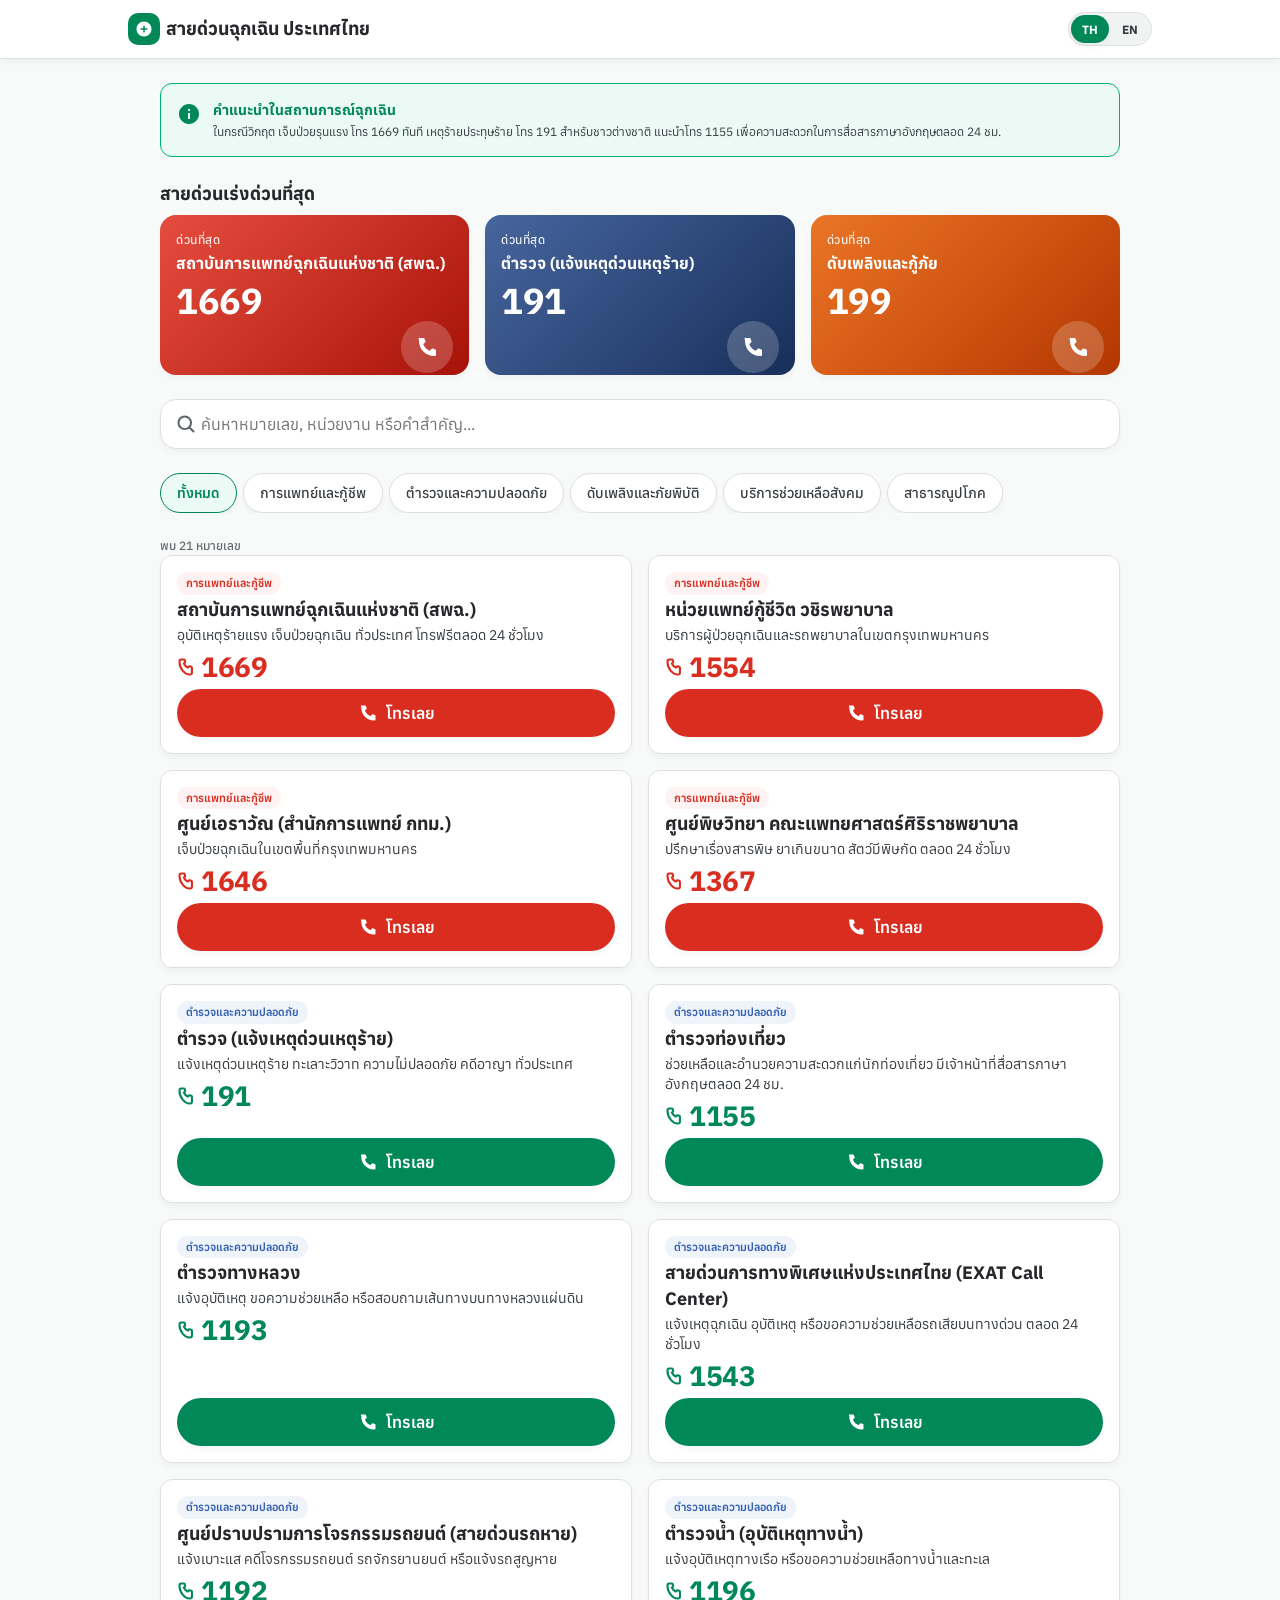
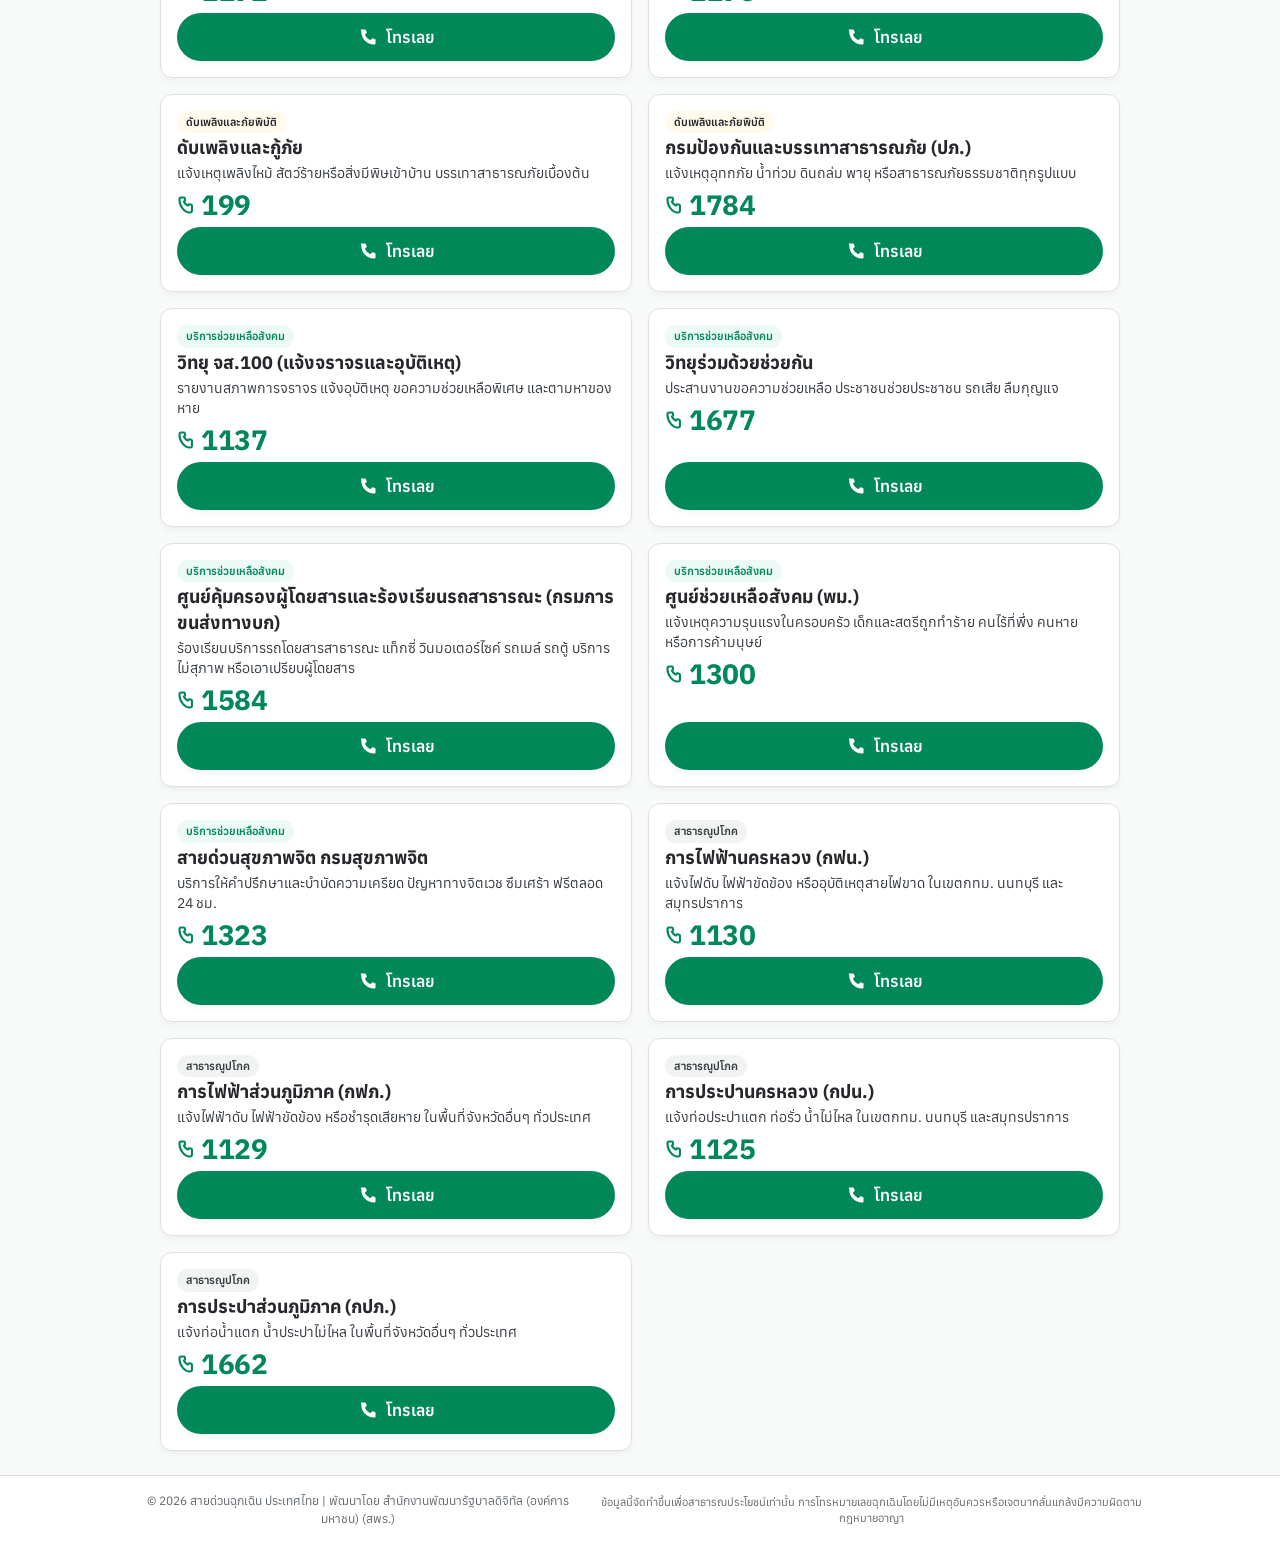
==== index.html @ e584ecb6 "refactor: move og-image.png to _media folder and update paths" ====
<!DOCTYPE html>
<html lang="th">
<head>
  <meta charset="UTF-8">
  <meta name="viewport" content="width=device-width, initial-scale=1.0">
  
  <!-- Primary Meta Tags -->
  <title>สายด่วนฉุกเฉิน ประเทศไทย | Thailand Emergency Hotlines</title>
  <meta name="title" content="สายด่วนฉุกเฉิน ประเทศไทย | Thailand Emergency Hotlines">
  <meta name="description" content="โทรออกทันทีในหนึ่งคลิก รวบรวมหมายเลขสายด่วนฉุกเฉินที่จำเป็นที่สุดสำหรับทุกคนในประเทศไทย เช่น กู้ชีพ 1669, ตำรวจ 191, ดับเพลิง 199, ตำรวจท่องเที่ยว 1155 และอื่น ๆ ครอบคลุมบริการทางการแพทย์ ความปลอดภัย คดีอาญา และสาธารณูปโภค">
  <meta name="keywords" content="สายด่วน, เบอร์ฉุกเฉิน, เบอร์โทรฉุกเฉิน, ประเทศไทย, 1669, 191, 199, 1155, ดับเพลิง, ตำรวจ, กู้ชีพ, โรงพยาบาล, รถพยาบาล, ไฟดับ, น้ำไม่ไหล, จส100">
  <meta name="author" content="CZP Citizen Portal">
  <meta name="robots" content="index, follow">
  
  <!-- Open Graph / Facebook -->
  <meta property="og:type" content="website">
  <meta property="og:url" content="https://emergency-call-th.web.app/">
  <meta property="og:title" content="สายด่วนฉุกเฉิน ประเทศไทย | Thailand Emergency Hotlines">
  <meta property="og:description" content="โทรออกทันทีในหนึ่งคลิก รวบรวมหมายเลขสายด่วนฉุกเฉินที่จำเป็นที่สุดสำหรับทุกคนในประเทศไทย ครอบคลุมการแพทย์ กู้ชีพ ดับเพลิง ตำรวจ และสาธารณูปโภค">
  <meta property="og:image" content="_media/og-image.png">
  <meta property="og:image:alt" content="Thailand Emergency Call List - เบอร์โทรฉุกเฉินไทย">

  <!-- Twitter / X -->
  <meta property="twitter:card" content="summary_large_image">
  <meta property="twitter:url" content="https://emergency-call-th.web.app/">
  <meta property="twitter:title" content="สายด่วนฉุกเฉิน ประเทศไทย | Thailand Emergency Hotlines">
  <meta property="twitter:description" content="โทรออกทันทีในหนึ่งคลิก รวบรวมหมายเลขสายด่วนฉุกเฉินที่จำเป็นที่สุดสำหรับทุกคนในประเทศไทย ครอบคลุมการแพทย์ กู้ชีพ ดับเพลิง ตำรวจ และสาธารณูปโภค">
  <meta property="twitter:image" content="_media/og-image.png">

  <!-- Stylings -->
  <link rel="stylesheet" href="style.css">
  
  <!-- Favicon -->
  <link rel="icon" type="image/png" href="data:image/svg+xml,<svg xmlns=%22http://www.w3.org/2000/svg%22 viewBox=%220 0 100 100%22><rect width=%22100%22 height=%22100%22 rx=%2220%22 fill=%22%23008858%22/><path d=%22M50 25v50M32.5 42.5h35%22 stroke=%22white%22 stroke-width=%2214%22 stroke-linecap=%22round%22/></svg>">
</head>
<body>

  <!-- Screen Reader Announcements (a11y) -->
  <div id="a11y-announcer" class="sr-only" aria-live="polite" aria-atomic="true"></div>

  <div class="app-container">
    
    <!-- Sticky Header -->
    <header class="sticky-header">
      <div class="header-content">
        <a href="#" class="logo-container" aria-label="Thailand Emergency Hotlines Home">
          <div class="logo-icon" aria-hidden="true">
            <!-- Red Cross / Shield Icon -->
            <svg viewBox="0 0 24 24" xmlns="http://www.w3.org/2000/svg">
              <path d="M12 2C6.48 2 2 6.48 2 12s4.48 10 10 10 10-4.48 10-10S17.52 2 12 2zm4.5 11h-3.5v3.5h-2V13H7.5v-2h3.5V7.5h2V11h3.5v2z"/>
            </svg>
          </div>
          <div class="logo-text">
            <h1 id="main-title">สายด่วนฉุกเฉิน ประเทศไทย</h1>
            <p id="main-subtitle">โทรออกทันทีในหนึ่งคลิก เฉพาะหมายเลขที่จำเป็น</p>
          </div>
        </a>
        
        <!-- Language Selectors -->
        <div class="header-actions">
          <nav aria-label="Language Selector">
            <button id="lang-th" class="btn-toggle active" aria-label="เปลี่ยนภาษาเป็นไทย">TH</button>
            <button id="lang-en" class="btn-toggle" aria-label="Change language to English">EN</button>
          </nav>
        </div>
      </div>
    </header>

    <!-- Main Content Panel -->
    <main class="main-content">
      
      <!-- Security Guideline Banner -->
      <article class="info-banner" aria-labelledby="info-banner-title">
        <div class="info-banner-icon" aria-hidden="true">
          <svg xmlns="http://www.w3.org/2000/svg" viewBox="0 0 24 24" fill="currentColor" width="24" height="24">
            <path d="M12 2C6.48 2 2 6.48 2 12s4.48 10 10 10 10-4.48 10-10S17.52 2 12 2zm1 15h-2v-6h2v6zm0-8h-2V7h2v2z"/>
          </svg>
        </div>
        <div class="info-banner-text">
          <h3 id="info-banner-title">คำแนะนำในสถานการณ์ฉุกเฉิน</h3>
          <p id="info-banner-desc">ในกรณีวิกฤต เจ็บป่วยรุนแรง โทร 1669 ทันที เหตุร้ายประทุษร้าย โทร 191 สำหรับชาวต่างชาติ แนะนำโทร 1155 เพื่อความสะดวกในการสื่อสารภาษาอังกฤษตลอด 24 ชม.</p>
        </div>
      </article>

      <!-- Quick Emergency Calling Grid -->
      <section class="quick-calls-section" aria-labelledby="quick-call-title">
        <h2 id="quick-call-title" class="section-title">
          <svg xmlns="http://www.w3.org/2000/svg" viewBox="0 0 24 24" fill="currentColor" width="20" height="20">
            <path d="M12 22C6.477 22 2 17.523 2 12S6.477 2 12 2s10 4.477 10 10-4.477 10-10 10zm1-13h-2v6h2V9zm0-4h-2v2h2V5z"/>
          </svg>
          สายด่วนเร่งด่วนที่สุด
        </h2>
        <div class="quick-calls-grid" id="quick-calls-container">
          <!-- Populated by JavaScript -->
        </div>
      </section>

      <!-- Interactive Search -->
      <section class="search-section" aria-label="Search Container">
        <div class="search-wrapper">
          <span class="search-icon" aria-hidden="true">
            <svg xmlns="http://www.w3.org/2000/svg" fill="none" viewBox="0 0 24 24" stroke-width="2.5" stroke="currentColor" width="20" height="20">
              <path stroke-linecap="round" stroke-linejoin="round" d="M21 21l-5.197-5.197m0 0A7.5 7.5 0 105.196 5.196a7.5 7.5 0 0010.607 10.607z" />
            </svg>
          </span>
          <input type="search" id="search-bar" class="search-input" placeholder="ค้นหาหมายเลข, หน่วยงาน หรือคีย์เวิร์ด..." aria-label="ค้นหาเบอร์โทรศัพท์ฉุกเฉิน">
          <button id="clear-search-btn" class="search-clear-btn" type="button" aria-label="ล้างคำค้นหา">
            <svg xmlns="http://www.w3.org/2000/svg" viewBox="0 0 24 24" fill="currentColor" width="18" height="18">
              <path d="M19 6.41L17.59 5 12 10.59 6.41 5 5 6.41 10.59 12 5 17.59 6.41 19 12 13.41 17.59 19 19 17.59 13.41 12 19 6.41z"/>
            </svg>
          </button>
        </div>
      </section>

      <!-- Category Filter Tabs Navigation -->
      <nav class="category-nav" aria-label="หมวดหมู่สายด่วน">
        <ul class="category-list" id="category-list" role="tablist">
          <!-- Populated by JavaScript -->
        </ul>
      </nav>

      <!-- Standard Emergency Hotlines Cards Grid -->
      <section class="results-section" aria-label="Emergency Hotlines List">
        <div class="results-header">
          <span id="results-count" aria-live="polite">กำลังโหลดสายด่วน...</span>
        </div>
        
        <div class="numbers-grid" id="numbers-grid">
          <!-- Populated by JavaScript -->
        </div>

        <!-- Empty State Container -->
        <div class="empty-state" id="empty-state" style="display: none;">
          <div class="empty-state-icon" aria-hidden="true">
            <svg xmlns="http://www.w3.org/2000/svg" fill="none" viewBox="0 0 24 24" stroke-width="1.5" stroke="currentColor" width="48" height="48">
              <path stroke-linecap="round" stroke-linejoin="round" d="M15.182 16.318A4.486 4.486 0 0012.016 15a4.486 4.486 0 00-3.198 1.318M9 10.5h.008v.008H9V10.5zm6 0h.008v.008H15V10.5zm12.75 1.5c0 5.937-4.813 10.75-10.75 10.75S1.25 17.937 1.25 12 6.063 1.25 12 1.25 22.75 6.063 22.75 12z" />
            </svg>
          </div>
          <h3 class="empty-state-title" id="empty-state-title">ไม่พบข้อมูลที่ตรงกับการค้นหา</h3>
          <p class="empty-state-desc" id="empty-state-desc">ลองพิมพ์คำสำคัญอื่น หรือรีเซ็ตการค้นหา</p>
        </div>
      </section>

    </main>

    <!-- Page Footer -->
    <footer class="sticky-footer">
      <div class="footer-content">
        <span id="footer-text">&copy; 2026 สายด่วนฉุกเฉิน ประเทศไทย</span>
        <span id="footer-disclaimer" class="footer-disclaimer">ข้อมูลนี้จัดทำขึ้นเพื่อสาธารณประโยชน์เท่านั้น การโทรหมายเลขฉุกเฉินโดยไม่มีเหตุอันควรมีความผิดตามกฎหมาย</span>
      </div>
    </footer>

  <!-- 1669 Emergency Reporting Modal -->
  <div id="modal-1669" class="modal-backdrop" role="dialog" aria-modal="true" aria-labelledby="modal-title" style="display: none;">
    <div class="modal-container">
      
      <!-- Modal Header -->
      <div class="modal-header">
        <h2 id="modal-title" class="modal-header-title">แจ้งเหตุฉุกเฉิน กู้ชีพ 1669</h2>
        <button id="modal-close-btn" class="modal-close-btn" type="button" aria-label="ปิดหน้าต่าง">
          <svg xmlns="http://www.w3.org/2000/svg" viewBox="0 0 24 24" fill="currentColor" width="24" height="24">
            <path d="M19 6.41L17.59 5 12 10.59 6.41 5 5 6.41 10.59 12 5 17.59 6.41 19 12 13.41 17.59 19 19 17.59 13.41 12 19 6.41z"/>
          </svg>
        </button>
      </div>

      <!-- Modal Body -->
      <div class="modal-body">
        
        <!-- Fast Call Action -->
        <div class="fast-call-wrapper">
          <a href="tel:1669" id="modal-fast-call-btn" class="btn-fast-call" aria-label="โทรออก 1669 ทันที">
            <svg xmlns="http://www.w3.org/2000/svg" viewBox="0 0 24 24" fill="currentColor" width="24" height="24">
              <path d="M21 16.42v3.536a1 1 0 0 1-.93.998c-.437.03-.79.046-1.07.046-8.284 0-15-6.716-15-15 0-.28.015-.633.046-1.07A1 1 0 0 1 5.044 3H8.58a1 1 0 0 1 .979.796c.19.78.497 1.52.91 2.2a1 1 0 0 1-.225 1.175L8.217 9.2a13.06 13.06 0 0 0 6.583 6.583l2.03-2.03a1 1 0 0 1 1.175-.226c.68.413 1.42.72 2.2.91a1 1 0 0 1 .796.979v-.016z"/>
            </svg>
            <span id="fast-call-text">โทรสายด่วน 1669 ทันที</span>
          </a>
          <p id="fast-call-hint" class="fast-call-hint">โทรออกตรงไปยังระบบกู้ชีพเพื่อความรวดเร็วสูงสุด</p>
        </div>

        <!-- Section Divider -->
        <div class="modal-divider">
          <span id="modal-divider-text">หรือระบุรายละเอียดเพิ่มเติมเพื่อแจ้งเหตุ</span>
        </div>

        <!-- Patient Type Selection -->
        <div class="form-group">
          <label id="label-patient" class="form-label">ผู้ป่วยคือใคร?</label>
          <div class="patient-selector-grid">
            <button type="button" id="patient-self" class="patient-card active" aria-pressed="true">
              <div class="patient-card-icon">
                <svg xmlns="http://www.w3.org/2000/svg" viewBox="0 0 24 24" fill="currentColor" width="28" height="28">
                  <path d="M12 12c2.21 0 4-1.79 4-4s-1.79-4-4-4-4 1.79-4 4 1.79 4 4 4zm0 2c-2.67 0-8 1.34-8 4v2h16v-2c0-2.66-5.33-4-8-4z"/>
                </svg>
              </div>
              <span id="text-self" class="patient-card-text">ตัวเอง</span>
            </button>
            <button type="button" id="patient-others" class="patient-card" aria-pressed="false">
              <div class="patient-card-icon">
                <svg xmlns="http://www.w3.org/2000/svg" viewBox="0 0 24 24" fill="currentColor" width="28" height="28">
                  <path d="M16.5 12c1.38 0 2.49-1.12 2.49-2.5S17.88 7 16.5 7C15.12 7 14 8.12 14 9.5s1.12 2.5 2.5 2.5zM9 11c1.66 0 2.99-1.34 2.99-3S10.66 5 9 5C7.34 5 6 6.34 6 8s1.34 3 3 3zm7.5 3c-1.84 0-5.5 1.01-5.5 3v3h11v-3c0-1.99-3.66-3-5.5-3zM9 13c-2.33 0-7 1.17-7 3.5V20h7.25c-.16-.49-.25-.99-.25-1.5v-2.15c0-.98.37-1.91 1-2.63-.39-.12-.79-.22-1-.22z"/>
                </svg>
              </div>
              <span id="text-others" class="patient-card-text">ผู้อื่น</span>
            </button>
          </div>
        </div>

        <!-- Symptoms Selection -->
        <div class="form-group">
          <label id="label-symptoms" class="form-label">อาการ / ข้อมูลเพิ่มเติม</label>
          <div class="symptom-chips-container" id="symptom-chips">
            <!-- Populated via JavaScript dynamically for language translation -->
          </div>
          <div id="other-symptom-input-group" style="display: none; margin-top: var(--spacing-xs);">
            <input type="text" id="other-symptom-text" class="form-input" placeholder="ระบุอาการเพิ่มเติม...">
          </div>
        </div>

        <!-- Optional Photo Attachment -->
        <div class="form-group">
          <label id="label-photo" class="form-label">แนบรูปถ่ายสถานที่หรือผู้ป่วย (ไม่บังคับ)</label>
          <div class="photo-uploader-container" id="photo-uploader-target">
            <input type="file" id="modal-photo-input" accept="image/*" class="photo-file-input" aria-label="แนบรูปถ่าย">
            <div class="photo-uploader-content" id="photo-uploader-content">
              <svg xmlns="http://www.w3.org/2000/svg" fill="none" viewBox="0 0 24 24" stroke="currentColor" stroke-width="2" width="28" height="28" class="upload-icon">
                <path stroke-linecap="round" stroke-linejoin="round" d="M12 9v6m3-3H9m12 0a9 9 0 11-18 0 9 9 0 0118 0z" />
              </svg>
              <span id="uploader-text" class="upload-text">กดเพื่อเลือกรูปภาพ หรือถ่ายภาพ</span>
              <span id="uploader-hint" class="upload-hint">รองรับไฟล์รูปถ่ายสูงสุด 5MB</span>
            </div>
            <div class="photo-preview-wrapper" id="photo-preview-wrapper" style="display: none;">
              <img id="photo-preview-img" src="" alt="Emergency Photo Attachment Preview">
              <button type="button" id="photo-remove-btn" class="photo-remove-btn" aria-label="ลบรูปภาพ">
                <svg xmlns="http://www.w3.org/2000/svg" viewBox="0 0 24 24" fill="currentColor" width="18" height="18">
                  <path d="M19 6.41L17.59 5 12 10.59 6.41 5 5 6.41 10.59 12 5 17.59 6.41 19 12 13.41 17.59 19 19 17.59 13.41 12 19 6.41z"/>
                </svg>
              </button>
            </div>
          </div>
        </div>

        <!-- Auto Location Banner -->
        <div class="location-banner">
          <div class="location-banner-icon" aria-hidden="true">
            <svg xmlns="http://www.w3.org/2000/svg" viewBox="0 0 24 24" fill="currentColor" width="24" height="24">
              <path d="M12 2C8.13 2 5 5.13 5 9c0 5.25 7 13 7 13s7-7.75 7-13c0-3.87-3.13-7-7-7zm0 9.5c-1.38 0-2.5-1.12-2.5-2.5s1.12-2.5 2.5-2.5 2.5 1.12 2.5 2.5-1.12 2.5-2.5 2.5z"/>
            </svg>
          </div>
          <div class="location-banner-text">
            <span id="text-location-label" class="location-label">ตำแหน่งปัจจุบัน (ตรวจจับอัตโนมัติ)</span>
            <span class="location-coordinates" id="location-coords">กำลังตรวจหาตำแหน่งพิกัด...</span>
          </div>
        </div>

      </div>

      <!-- Modal Footer -->
      <div class="modal-footer">
        <button type="button" id="modal-cancel-btn" class="btn-secondary-action">ยกเลิก</button>
        <button type="button" id="modal-submit-btn" class="btn-primary-action">
          <svg xmlns="http://www.w3.org/2000/svg" viewBox="0 0 24 24" fill="currentColor" width="18" height="18" aria-hidden="true">
            <path d="M21 16.42v3.536a1 1 0 0 1-.93.998c-.437.03-.79.046-1.07.046-8.284 0-15-6.716-15-15 0-.28.015-.633.046-1.07A1 1 0 0 1 5.044 3H8.58a1 1 0 0 1 .979.796c.19.78.497 1.52.91 2.2a1 1 0 0 1-.225 1.175L8.217 9.2a13.06 13.06 0 0 0 6.583 6.583l2.03-2.03a1 1 0 0 1 1.175-.226c.68.413 1.42.72 2.2.91a1 1 0 0 1 .796.979v-.016z"/>
          </svg>
          <span id="text-submit-btn">โทรและส่งข้อมูล</span>
        </button>
      </div>

    </div>
  </div>

  <!-- Scripts -->
  <script src="app.js" defer></script>
</body>
</html>
---- style.css ----
@import url('https://fonts.googleapis.com/css2?family=Anuphan:wght@100;200;300;400;500;600;700;800;900&display=swap');

:root {
  /* Colors - Palette Tokens */
  --primary-30-base: #008858;
  --primary-40: #00b274;
  --primary-95: #ebfaf4;
  --secondary-40-main: #325fb4;
  --secondary-90: #dfe7f6;
  --secondary-95: #eff3fa;
  --neutral-0: #000000;
  --neutral-10: #151618;
  --neutral-20: #25272a;
  --neutral-25: #2a2d31;
  --neutral-30: #2f3337;
  --neutral-40: #373c41;
  --neutral-50: #3d4349;
  --neutral-60: #62676c;
  --neutral-70: #8b9094;
  --neutral-80: #b4b8bb;
  --neutral-90: #dde0e2;
  --neutral-94: #ebecee;
  --neutral-96: #f1f3f3;
  --neutral-98: #f8f9f9;
  --neutral-100: #ffffff;
  
  --danger-40: #d92d20;
  --danger-95: #fef3f2;
  --positive-50: #17b26a;
  --positive-95: #ecfdf3;
  --warning-50: #f79009;
  --warning-95: #fffaeb;

  /* Semantic Colors */
  --canvas-default: var(--neutral-98);
  --canvas-white: var(--neutral-100);
  --background-primary-dark: var(--primary-30-base);
  --background-primary-lighter: var(--primary-95);
  --background-secondary-medium: var(--secondary-40-main);
  --background-neutral-lighter: var(--neutral-100);
  --background-neutral-light: var(--neutral-98);
  --background-neutral-medium: var(--neutral-96);
  --background-neutral-dark: var(--neutral-94);
  --background-negative-solid: var(--danger-40);
  --background-negative-light: var(--danger-95);
  --background-positive-medium: var(--positive-50);
  --background-positive-light: var(--positive-95);
  --background-warning-medium: var(--warning-50);
  --background-warning-light: var(--warning-95);

  --foreground-neutral-default: var(--neutral-20);
  --foreground-neutral-light: var(--neutral-40);
  --foreground-neutral-lighter: var(--neutral-60);
  --foreground-primary-default: var(--primary-30-base);
  --foreground-secondary-default: var(--secondary-40-main);
  --foreground-negative-default: var(--danger-40);
  
  --stroke-neutral-default: var(--neutral-90);
  --stroke-neutral-lighter: var(--neutral-94);
  --stroke-primary-default: var(--primary-30-base);

  /* Spacing Scale */
  --spacing-none: 0px;
  --spacing-xxs: 2px;
  --spacing-xs: 4px;
  --spacing-sm: 6px;
  --spacing-md: 8px;
  --spacing-lg: 12px;
  --spacing-xl: 16px;
  --spacing-2xl: 20px;
  --spacing-3xl: 24px;
  --spacing-4xl: 32px;
  --spacing-5xl: 40px;
  --spacing-6xl: 48px;

  /* Border Radius Scale */
  --radius-none: 0px;
  --radius-xxs: 2px;
  --radius-xs: 4px;
  --radius-sm: 6px;
  --radius-md: 8px;
  --radius-lg: 10px;
  --radius-xl: 12px;
  --radius-2xl: 16px;
  --radius-3xl: 20px;
  --radius-4xl: 24px;
  --radius-full: 1000px;

  /* Shadows */
  --shadow-custom: 0 4px 6px -1px rgba(62, 67, 76, 0.05);
  --shadow-custom-lg: 0 10px 15px -3px rgba(62, 67, 76, 0.1), 0 4px 6px -2px rgba(62, 67, 76, 0.05);
  --shadow-custom-xl: 0 20px 25px -5px rgba(62, 67, 76, 0.1), 0 10px 10px -5px rgba(62, 67, 76, 0.04);

  /* Typography scale */
  --font-size-label-s: 11px;     --line-height-label-s: 16px;
  --font-size-body-s: 12px;      --line-height-body-s: 16px;
  --font-size-label-m: 12px;     --line-height-label-m: 18px;
  --font-size-title-s: 14px;     --line-height-title-s: 20px;
  --font-size-body-m: 14px;      --line-height-body-m: 20px;
  --font-size-label-l: 14px;     --line-height-label-l: 21px;
  --font-size-title-m: 16px;     --line-height-title-m: 24px;
  --font-size-body-l: 16px;      --line-height-body-l: 24px;
  --font-size-label-xl: 16px;    --line-height-label-xl: 24px;
  --font-size-title-l: 18px;     --line-height-title-l: 26px;
  --font-size-headline-s: 24px;  --line-height-headline-s: 32px;
  --font-size-headline-m: 28px;  --line-height-headline-m: 36px;
  --font-size-headline-l: 32px;  --line-height-headline-l: 40px;
  --font-size-display-s: 36px;   --line-height-display-s: 44px;
}

/* Global Reset & Base */
*, *::before, *::after {
  box-sizing: border-box;
  margin: 0;
  padding: 0;
}

body {
  font-family: 'Anuphan', -apple-system, BlinkMacSystemFont, "Segoe UI", Roboto, Helvetica, Arial, sans-serif;
  background-color: var(--canvas-default);
  color: var(--foreground-neutral-default);
  line-height: 1.5;
  -webkit-font-smoothing: antialiased;
  -moz-osx-font-smoothing: grayscale;
}

/* Scrollbar styling */
::-webkit-scrollbar {
  width: 6px;
  height: 6px;
}
::-webkit-scrollbar-track {
  background: var(--background-neutral-light);
}
::-webkit-scrollbar-thumb {
  background: var(--stroke-neutral-default);
  border-radius: var(--radius-full);
}
::-webkit-scrollbar-thumb:hover {
  background: var(--foreground-neutral-lighter);
}

/* Screen reader only utility class */
.sr-only {
  position: absolute;
  width: 1px;
  height: 1px;
  padding: 0;
  margin: -1px;
  overflow: hidden;
  clip: rect(0, 0, 0, 0);
  white-space: nowrap;
  border-width: 0;
}

/* Page Layout */
.app-container {
  display: flex;
  flex-direction: column;
  min-height: 100vh;
}

.sticky-header {
  position: sticky;
  top: 0;
  z-index: 100;
  background-color: var(--background-neutral-lighter);
  border-bottom: 1px solid var(--stroke-neutral-default);
  box-shadow: var(--shadow-custom);
  padding: var(--spacing-md) var(--spacing-xl);
}

.header-content {
  display: flex;
  justify-content: space-between;
  align-items: center;
  max-width: 1024px;
  margin: 0 auto;
  width: 100%;
}

.logo-container {
  display: flex;
  align-items: center;
  gap: var(--spacing-sm);
  text-decoration: none;
  color: inherit;
}

.logo-icon {
  background-color: var(--background-primary-dark);
  color: var(--neutral-100);
  width: 32px;
  height: 32px;
  border-radius: var(--radius-lg);
  display: flex;
  align-items: center;
  justify-content: center;
  flex-shrink: 0;
  transition: all 0.2s ease;
}

.logo-icon svg {
  width: 18px;
  height: 18px;
  fill: currentColor;
}

.logo-text h1 {
  font-size: 14px;
  line-height: 1.2;
  font-weight: 700;
  color: var(--foreground-neutral-default);
  white-space: nowrap;
  transition: all 0.2s ease;
}

.logo-text p {
  display: none;
  font-size: var(--font-size-label-s);
  line-height: var(--line-height-label-s);
  color: var(--foreground-neutral-lighter);
}

/* Action Controls & Unified Segmented Language Toggle */
.header-actions {
  display: flex;
  align-items: center;
}

.header-actions nav {
  display: flex;
  background-color: var(--background-neutral-medium);
  border: 1px solid var(--stroke-neutral-default);
  border-radius: var(--radius-full);
  padding: 2px;
  gap: 2px;
}

.btn-toggle {
  background-color: transparent;
  border: none;
  color: var(--foreground-neutral-light);
  cursor: pointer;
  font-family: inherit;
  font-size: var(--font-size-label-m);
  font-weight: 700;
  height: 28px;
  width: 38px;
  padding: 0;
  border-radius: var(--radius-full);
  display: flex;
  align-items: center;
  justify-content: center;
  transition: all 0.2s cubic-bezier(0.16, 1, 0.3, 1);
}

.btn-toggle:hover {
  color: var(--foreground-neutral-default);
}

.btn-toggle:focus-visible {
  outline: 2px solid var(--stroke-primary-default);
  outline-offset: 2px;
}

.btn-toggle.active {
  background-color: var(--background-primary-dark);
  color: var(--neutral-100);
  box-shadow: var(--shadow-custom);
}

/* Responsive adjustments for extremely small screens */
@media (max-width: 360px) {
  .logo-text h1 {
    font-size: 12px;
  }
  .logo-icon {
    width: 28px;
    height: 28px;
  }
  .logo-icon svg {
    width: 14px;
    height: 14px;
  }
}

/* Main Content Wrapper */
.main-content {
  flex: 1;
  padding: var(--spacing-xl);
  max-width: 1024px;
  width: 100%;
  margin: 0 auto;
  display: flex;
  flex-direction: column;
  gap: var(--spacing-2xl);
}

/* Search Bar Styles */
.search-section {
  position: relative;
  width: 100%;
}

.search-wrapper {
  position: relative;
  display: flex;
  align-items: center;
}

.search-icon {
  position: absolute;
  left: var(--spacing-xl);
  color: var(--foreground-neutral-lighter);
  pointer-events: none;
  display: flex;
  align-items: center;
}

.search-input {
  width: 100%;
  padding: var(--spacing-lg) var(--spacing-lg) var(--spacing-lg) calc(var(--spacing-xl) * 2.5);
  font-family: inherit;
  font-size: var(--font-size-body-l);
  line-height: var(--line-height-body-l);
  color: var(--neutral-10);
  background-color: var(--canvas-white);
  border: 1px solid var(--stroke-neutral-default);
  border-radius: var(--radius-2xl);
  box-shadow: var(--shadow-custom);
  transition: all 0.2s ease;
}

.search-input:focus {
  outline: none;
  border-color: var(--stroke-primary-default);
  box-shadow: 0 0 0 4px var(--primary-95);
}

.search-clear-btn {
  position: absolute;
  right: var(--spacing-lg);
  background: none;
  border: none;
  color: var(--foreground-neutral-lighter);
  cursor: pointer;
  padding: var(--spacing-xs);
  border-radius: var(--radius-full);
  display: none; /* Controlled by JS */
  align-items: center;
  justify-content: center;
}

.search-clear-btn:hover {
  background-color: var(--background-neutral-medium);
  color: var(--foreground-neutral-default);
}

/* Info Banner */
.info-banner {
  background-color: var(--background-primary-lighter);
  border: 1px solid var(--primary-40);
  border-radius: var(--radius-xl);
  padding: var(--spacing-xl);
  display: flex;
  gap: var(--spacing-lg);
  align-items: flex-start;
  transition: all 0.3s ease;
}

.info-banner-icon {
  color: var(--foreground-primary-default);
  flex-shrink: 0;
  display: flex;
  align-items: center;
  margin-top: 2px;
}

.info-banner-text h3 {
  font-size: var(--font-size-title-s);
  line-height: var(--line-height-title-s);
  font-weight: 700;
  color: var(--foreground-primary-default);
  margin-bottom: var(--spacing-xs);
}

.info-banner-text p {
  font-size: var(--font-size-body-s);
  line-height: var(--line-height-body-s);
  color: var(--foreground-neutral-light);
}

/* Quick Calls Grid */
.quick-calls-section {
  display: flex;
  flex-direction: column;
  gap: var(--spacing-md);
}

.section-title {
  font-size: var(--font-size-title-l);
  line-height: var(--line-height-title-l);
  font-weight: 700;
  color: var(--foreground-neutral-default);
  display: flex;
  align-items: center;
  gap: var(--spacing-sm);
}

.section-title svg {
  color: var(--foreground-primary-default);
}

.quick-calls-grid {
  display: grid;
  grid-template-columns: 1fr;
  gap: var(--spacing-md);
}

/* Quick Card styling */
.quick-card {
  text-decoration: none;
  color: inherit;
  border-radius: var(--radius-2xl);
  padding: var(--spacing-xl);
  display: flex;
  justify-content: space-between;
  align-items: center;
  position: relative;
  overflow: hidden;
  box-shadow: var(--shadow-custom);
  transition: transform 0.2s cubic-bezier(0.16, 1, 0.3, 1), box-shadow 0.2s ease;
}

.quick-card::before {
  content: '';
  position: absolute;
  top: 0;
  left: 0;
  width: 100%;
  height: 100%;
  background: linear-gradient(135deg, rgba(255,255,255,0.15) 0%, rgba(255,255,255,0) 100%);
  pointer-events: none;
}

.quick-card:hover {
  transform: translateY(-2px);
  box-shadow: var(--shadow-custom-lg);
}

.quick-card:active {
  transform: translateY(0);
}

.quick-card:focus-visible {
  outline: 3px solid var(--foreground-neutral-default);
  outline-offset: 2px;
}

/* Themed backgrounds for quick calls */
.quick-card.medical {
  background: linear-gradient(135deg, #e02d1b 0%, #a61208 100%);
  color: var(--neutral-100);
}
.quick-card.police {
  background: linear-gradient(135deg, #274b8c 0%, #172e59 100%);
  color: var(--neutral-100);
}
.quick-card.fire {
  background: linear-gradient(135deg, #e65c00 0%, #b33600 100%);
  color: var(--neutral-100);
}
.quick-card.tourist {
  background: linear-gradient(135deg, #008858 0%, #004d31 100%);
  color: var(--neutral-100);
}

.quick-card-info {
  display: flex;
  flex-direction: column;
  gap: var(--spacing-xxs);
}

.quick-card-label {
  font-size: var(--font-size-label-m);
  font-weight: 500;
  text-transform: uppercase;
  opacity: 0.9;
  letter-spacing: 0.5px;
}

.quick-card-dept {
  font-size: var(--font-size-title-m);
  font-weight: 700;
  line-height: var(--line-height-title-m);
}

.quick-card-number {
  font-size: var(--font-size-display-s);
  font-weight: 900;
  line-height: 1.1;
  letter-spacing: -0.5px;
  margin-top: var(--spacing-xs);
}

.quick-card-call-icon {
  background-color: rgba(255, 255, 255, 0.2);
  width: 52px;
  height: 52px;
  border-radius: var(--radius-full);
  display: flex;
  align-items: center;
  justify-content: center;
  color: var(--neutral-100);
  transition: background-color 0.2s ease;
  flex-shrink: 0;
}

.quick-card:hover .quick-card-call-icon {
  background-color: rgba(255, 255, 255, 0.35);
}

/* Category Filter Navigation */
.category-nav {
  overflow-x: auto;
  scrollbar-width: none; /* Firefox */
  margin: 0 calc(var(--spacing-xl) * -1);
  padding: var(--spacing-xs) var(--spacing-xl);
}

.category-nav::-webkit-scrollbar {
  display: none; /* Safari/Chrome */
}

.category-list {
  display: flex;
  gap: var(--spacing-sm);
  list-style: none;
  width: max-content;
}

.category-tab {
  background-color: var(--canvas-white);
  border: 1px solid var(--stroke-neutral-default);
  color: var(--foreground-neutral-light);
  cursor: pointer;
  font-family: inherit;
  font-size: var(--font-size-body-m);
  font-weight: 500;
  height: 40px;
  padding: 0 var(--spacing-xl);
  border-radius: var(--radius-full);
  white-space: nowrap;
  display: flex;
  align-items: center;
  transition: all 0.2s ease;
  box-shadow: var(--shadow-custom);
}

.category-tab:hover {
  background-color: var(--background-neutral-medium);
  color: var(--foreground-neutral-default);
}

.category-tab:focus-visible {
  outline: 2px solid var(--stroke-primary-default);
  outline-offset: 2px;
}

.category-tab.active {
  background-color: var(--background-primary-lighter);
  color: var(--foreground-primary-default);
  border-color: var(--stroke-primary-default);
  font-weight: 600;
}

/* Cards Section */
.results-header {
  display: flex;
  justify-content: space-between;
  align-items: center;
  font-size: var(--font-size-body-s);
  color: var(--foreground-neutral-lighter);
  font-weight: 500;
}

.numbers-grid {
  display: grid;
  grid-template-columns: 1fr;
  gap: var(--spacing-md);
}

/* Standard Number Card */
.number-card {
  background-color: var(--canvas-white);
  border: 1px solid var(--stroke-neutral-default);
  border-radius: var(--radius-xl);
  padding: var(--spacing-xl);
  display: flex;
  flex-direction: column;
  gap: var(--spacing-md);
  box-shadow: var(--shadow-custom);
  transition: all 0.2s ease;
}

.number-card:hover {
  border-color: var(--stroke-neutral-default);
  box-shadow: var(--shadow-custom-lg);
}

.number-card-top {
  display: flex;
  justify-content: space-between;
  align-items: flex-start;
  gap: var(--spacing-md);
}

.number-card-main {
  display: flex;
  flex-direction: column;
  gap: var(--spacing-xxs);
}

.badge {
  display: inline-flex;
  align-items: center;
  border-radius: var(--radius-full);
  font-size: var(--font-size-label-s);
  font-weight: 600;
  padding: var(--spacing-xxs) var(--spacing-md);
  border: 1px solid transparent;
  width: fit-content;
}

.badge.medical {
  background-color: var(--danger-95);
  color: var(--danger-40);
}

.badge.police {
  background-color: var(--secondary-95);
  color: var(--secondary-40-main);
}

.badge.fire {
  background-color: var(--background-warning-light);
  color: var(--foreground-warning-default);
}

.badge.public {
  background-color: var(--background-primary-lighter);
  color: var(--foreground-primary-default);
}

.badge.utility {
  background-color: var(--background-neutral-medium);
  color: var(--foreground-neutral-light);
}

.number-card-title {
  font-size: var(--font-size-title-l);
  font-weight: 700;
  color: var(--foreground-neutral-default);
  line-height: var(--line-height-title-l);
}

.number-card-desc {
  font-size: var(--font-size-body-m);
  line-height: var(--line-height-body-m);
  color: var(--foreground-neutral-light);
}

.number-card-hotline {
  font-size: var(--font-size-headline-m);
  font-weight: 900;
  color: var(--foreground-primary-default);
  line-height: 1;
  letter-spacing: -0.5px;
  display: flex;
  align-items: center;
  gap: var(--spacing-xs);
}

.number-card-hotline svg {
  width: 20px;
  height: 20px;
}

/* Call Button (Pill shaped, min 48px height) */
.btn-call {
  background-color: var(--primary-30-base);
  color: var(--neutral-100);
  border: none;
  cursor: pointer;
  font-family: inherit;
  font-size: var(--font-size-body-l);
  font-weight: 600;
  min-height: 48px;
  width: 100%;
  border-radius: var(--radius-full);
  display: inline-flex;
  align-items: center;
  justify-content: center;
  gap: var(--spacing-md);
  text-decoration: none;
  transition: background-color 0.2s ease, transform 0.1s ease;
  box-shadow: var(--shadow-custom);
}

.btn-call:hover {
  background-color: var(--primary-40);
}

.btn-call:active {
  transform: scale(0.98);
}

.btn-call:focus-visible {
  outline: 2px solid var(--stroke-primary-default);
  outline-offset: 2px;
}

/* Call button medical overrides */
.number-card.medical .btn-call {
  background-color: var(--danger-40);
}
.number-card.medical .btn-call:hover {
  background-color: #f04438;
}
.number-card.medical .number-card-hotline {
  color: var(--danger-40);
}

/* Empty State */
.empty-state {
  display: flex;
  flex-direction: column;
  align-items: center;
  justify-content: center;
  padding: var(--spacing-5xl) var(--spacing-xl);
  text-align: center;
  background-color: var(--canvas-white);
  border-radius: var(--radius-xl);
  border: 1px dashed var(--stroke-neutral-default);
  gap: var(--spacing-md);
  margin-top: var(--spacing-xl);
}

.empty-state-icon {
  color: var(--foreground-neutral-lighter);
  margin-bottom: var(--spacing-sm);
}

.empty-state-title {
  font-size: var(--font-size-title-l);
  font-weight: 700;
  color: var(--foreground-neutral-default);
}

.empty-state-desc {
  font-size: var(--font-size-body-m);
  color: var(--foreground-neutral-lighter);
  max-width: 320px;
}

/* Footer styling */
.sticky-footer {
  background-color: var(--background-neutral-lighter);
  border-top: 1px solid var(--stroke-neutral-default);
  padding: var(--spacing-xl);
  text-align: center;
  font-size: var(--font-size-body-s);
  color: var(--foreground-neutral-lighter);
  margin-top: auto;
}

.footer-content {
  max-width: 1024px;
  margin: 0 auto;
  display: flex;
  flex-direction: column;
  gap: var(--spacing-xs);
  align-items: center;
}

.footer-disclaimer {
  max-width: 600px;
  font-size: 11px;
  line-height: var(--line-height-label-s);
}

/* DESKTOP STYLING (Breakpoints - 1024px and above) */
@media (min-width: 1024px) {
  .sticky-header {
    padding: var(--spacing-lg) var(--spacing-4xl);
  }

  .logo-text h1 {
    font-size: var(--font-size-title-l);
    line-height: var(--line-height-title-l);
  }

  .main-content {
    padding: var(--spacing-3xl) var(--spacing-4xl);
    gap: var(--spacing-3xl);
  }

  .quick-calls-grid {
    grid-template-columns: repeat(3, 1fr);
    gap: var(--spacing-xl);
  }

  .quick-card {
    padding: var(--spacing-xl);
    height: 160px;
    align-items: flex-start;
    flex-direction: column;
    justify-content: space-between;
  }

  .quick-card-call-icon {
    align-self: flex-end;
  }

  .category-nav {
    margin: 0;
    padding: 0;
  }

  .numbers-grid {
    grid-template-columns: repeat(2, 1fr);
    gap: var(--spacing-xl);
  }

  .number-card {
    flex-direction: column;
    justify-content: space-between;
    height: 100%;
  }

  .number-card-top {
    flex-direction: column;
    width: 100%;
  }

  .btn-call {
    margin-top: auto;
  }

  .footer-content {
    flex-direction: row;
    justify-content: space-between;
  }
}

/* ==========================================================================
   1669 Emergency Reporting Modal
   ========================================================================== */

.modal-backdrop {
  position: fixed;
  top: 0;
  left: 0;
  width: 100%;
  height: 100%;
  background-color: rgba(21, 22, 24, 0.7);
  backdrop-filter: blur(8px);
  display: flex;
  justify-content: center;
  align-items: center;
  z-index: 1500;
  padding: var(--spacing-md);
  box-sizing: border-box;
  animation: fadeIn 0.3s ease-out;
}

.modal-container {
  background-color: var(--canvas-white);
  border-radius: var(--border-radius-lg);
  width: 100%;
  max-width: 500px;
  max-height: 90vh;
  display: flex;
  flex-direction: column;
  box-shadow: 0 20px 25px -5px rgba(0, 0, 0, 0.15), 0 10px 10px -5px rgba(0, 0, 0, 0.04);
  animation: slideUp 0.3s cubic-bezier(0.16, 1, 0.3, 1);
  overflow: hidden;
  border: 1px solid var(--neutral-90);
}

@keyframes fadeIn {
  from { opacity: 0; }
  to { opacity: 1; }
}

@keyframes slideUp {
  from { transform: translateY(20px); opacity: 0; }
  to { transform: translateY(0); opacity: 1; }
}

.modal-header {
  display: flex;
  justify-content: space-between;
  align-items: center;
  padding: var(--spacing-lg) var(--spacing-xl);
  border-bottom: 1px solid var(--neutral-94);
}

.modal-header-title {
  font-family: var(--font-family-sans);
  font-size: var(--font-size-title-m);
  line-height: var(--line-height-title-m);
  font-weight: 700;
  color: var(--text-dark-primary);
  margin: 0;
}

.modal-close-btn {
  background: none;
  border: none;
  color: var(--text-dark-secondary);
  cursor: pointer;
  padding: var(--spacing-xs);
  display: flex;
  align-items: center;
  justify-content: center;
  border-radius: var(--border-radius-sm);
  transition: background-color 0.2s, color 0.2s;
}

.modal-close-btn:hover {
  background-color: var(--neutral-94);
  color: var(--text-dark-primary);
}

.modal-body {
  padding: var(--spacing-xl);
  overflow-y: auto;
  display: flex;
  flex-direction: column;
  gap: var(--spacing-xl);
}

/* Fast Call Button */
.fast-call-wrapper {
  display: flex;
  flex-direction: column;
  align-items: center;
  text-align: center;
  width: 100%;
}

.btn-fast-call {
  display: flex;
  align-items: center;
  justify-content: center;
  gap: var(--spacing-md);
  background-color: var(--danger-40);
  color: var(--neutral-100);
  width: 100%;
  padding: var(--spacing-lg);
  border-radius: var(--border-radius-md);
  font-family: var(--font-family-sans);
  font-size: var(--font-size-body-l);
  font-weight: 700;
  text-decoration: none;
  box-shadow: 0 4px 6px -1px rgba(217, 45, 32, 0.2), 0 2px 4px -1px rgba(217, 45, 32, 0.1);
  transition: background-color 0.2s, transform 0.1s, box-shadow 0.2s;
}

.btn-fast-call:hover {
  background-color: #b92217;
  box-shadow: 0 10px 15px -3px rgba(217, 45, 32, 0.3);
}

.btn-fast-call:active {
  transform: scale(0.98);
}

.btn-fast-call svg {
  animation: shakePhone 2s infinite ease-in-out;
}

@keyframes shakePhone {
  0%, 100% { transform: rotate(0); }
  10%, 30%, 50%, 70%, 90% { transform: rotate(-10deg); }
  20%, 40%, 60%, 80% { transform: rotate(10deg); }
}

.fast-call-hint {
  font-family: var(--font-family-sans);
  font-size: var(--font-size-body-s);
  color: var(--text-dark-secondary);
  margin: var(--spacing-xs) 0 0 0;
}

/* Divider */
.modal-divider {
  display: flex;
  align-items: center;
  text-align: center;
  width: 100%;
  color: var(--text-dark-secondary);
  font-family: var(--font-family-sans);
  font-size: var(--font-size-body-s);
  font-weight: 500;
}

.modal-divider::before,
.modal-divider::after {
  content: '';
  flex: 1;
  border-bottom: 1px dashed var(--neutral-80);
}

.modal-divider:not(:empty)::before {
  margin-right: var(--spacing-md);
}

.modal-divider:not(:empty)::after {
  margin-left: var(--spacing-md);
}

/* Forms */
.form-group {
  display: flex;
  flex-direction: column;
  gap: var(--spacing-sm);
  width: 100%;
}

.form-label {
  font-family: var(--font-family-sans);
  font-size: var(--font-size-body-m);
  font-weight: 600;
  color: var(--text-dark-primary);
}

.form-input {
  width: 100%;
  box-sizing: border-box;
  padding: var(--spacing-md);
  border: 1px solid var(--neutral-80);
  border-radius: var(--border-radius-md);
  font-family: var(--font-family-sans);
  font-size: var(--font-size-body-m);
  background-color: var(--canvas-white);
  color: var(--text-dark-primary);
  outline: none;
  transition: border-color 0.2s, box-shadow 0.2s;
}

.form-input:focus {
  border-color: var(--primary-30-base);
  box-shadow: 0 0 0 3px rgba(0, 136, 88, 0.1);
}

/* Patient Selector Grid */
.patient-selector-grid {
  display: grid;
  grid-template-columns: 1fr 1fr;
  gap: var(--spacing-md);
  width: 100%;
}

.patient-card {
  background-color: var(--canvas-white);
  border: 2px solid var(--neutral-90);
  border-radius: var(--border-radius-md);
  padding: var(--spacing-lg) var(--spacing-md);
  display: flex;
  flex-direction: column;
  align-items: center;
  gap: var(--spacing-xs);
  cursor: pointer;
  font-family: var(--font-family-sans);
  font-weight: 600;
  color: var(--text-dark-secondary);
  transition: all 0.2s ease-in-out;
}

.patient-card-icon {
  color: var(--neutral-60);
  transition: color 0.2s;
}

.patient-card:hover {
  border-color: var(--neutral-60);
  background-color: var(--neutral-98);
}

.patient-card.active {
  border-color: var(--secondary-40-main);
  background-color: var(--secondary-95);
  color: var(--secondary-40-main);
  box-shadow: 0 4px 6px -1px rgba(50, 95, 180, 0.1);
}

.patient-card.active .patient-card-icon {
  color: var(--secondary-40-main);
}

/* Symptom Chips */
.symptom-chips-container {
  display: flex;
  flex-wrap: wrap;
  gap: var(--spacing-xs);
  width: 100%;
}

.symptom-chip {
  background-color: var(--canvas-white);
  border: 1px solid var(--neutral-80);
  border-radius: var(--border-radius-full);
  padding: var(--spacing-xs) var(--spacing-md);
  font-family: var(--font-family-sans);
  font-size: var(--font-size-body-s);
  font-weight: 500;
  color: var(--text-dark-secondary);
  cursor: pointer;
  display: flex;
  align-items: center;
  gap: var(--spacing-xs);
  transition: all 0.2s;
  border-color: var(--neutral-80);
}

.symptom-chip:hover {
  background-color: var(--neutral-98);
  border-color: var(--neutral-60);
}

.symptom-chip.active {
  background-color: var(--primary-95);
  border-color: var(--primary-30-base);
  color: var(--primary-30-base);
  font-weight: 600;
}

/* Photo Uploader */
.photo-uploader-container {
  position: relative;
  border: 2px dashed var(--neutral-80);
  border-radius: var(--border-radius-md);
  padding: var(--spacing-lg);
  display: flex;
  justify-content: center;
  align-items: center;
  text-align: center;
  background-color: var(--neutral-98);
  cursor: pointer;
  transition: border-color 0.2s, background-color 0.2s;
  min-height: 100px;
}

.photo-uploader-container:hover {
  border-color: var(--primary-30-base);
  background-color: var(--primary-95);
}

.photo-file-input {
  position: absolute;
  top: 0;
  left: 0;
  width: 100%;
  height: 100%;
  opacity: 0;
  cursor: pointer;
  z-index: 5;
}

.photo-uploader-content {
  display: flex;
  flex-direction: column;
  align-items: center;
  gap: var(--spacing-xs);
  pointer-events: none;
}

.upload-icon {
  color: var(--neutral-70);
  transition: color 0.2s;
}

.photo-uploader-container:hover .upload-icon {
  color: var(--primary-30-base);
}

.upload-text {
  font-family: var(--font-family-sans);
  font-size: var(--font-size-body-s);
  font-weight: 600;
  color: var(--text-dark-primary);
}

.upload-hint {
  font-family: var(--font-family-sans);
  font-size: var(--font-size-body-xs);
  color: var(--text-dark-secondary);
}

.photo-preview-wrapper {
  position: relative;
  width: 100%;
  border-radius: var(--border-radius-sm);
  overflow: hidden;
  display: flex;
  justify-content: center;
  align-items: center;
  background-color: var(--neutral-10);
  max-height: 180px;
  z-index: 10;
}

.photo-preview-wrapper img {
  max-width: 100%;
  max-height: 180px;
  object-fit: contain;
}

.photo-remove-btn {
  position: absolute;
  top: var(--spacing-sm);
  right: var(--spacing-sm);
  background-color: rgba(21, 22, 24, 0.7);
  border: none;
  color: var(--neutral-100);
  border-radius: var(--border-radius-full);
  width: 28px;
  height: 28px;
  display: flex;
  align-items: center;
  justify-content: center;
  cursor: pointer;
  transition: background-color 0.2s;
  z-index: 12;
}

.photo-remove-btn:hover {
  background-color: var(--danger-40);
}

/* Location Banner */
.location-banner {
  display: flex;
  align-items: center;
  gap: var(--spacing-md);
  padding: var(--spacing-md) var(--spacing-lg);
  background-color: var(--neutral-96);
  border-radius: var(--border-radius-md);
  border: 1px solid var(--neutral-90);
}

.location-banner-icon {
  color: var(--positive-50);
  display: flex;
  align-items: center;
  justify-content: center;
}

.location-banner-text {
  display: flex;
  flex-direction: column;
  gap: 2px;
}

.location-label {
  font-family: var(--font-family-sans);
  font-size: var(--font-size-body-s);
  font-weight: 700;
  color: var(--text-dark-primary);
}

.location-coordinates {
  font-family: monospace;
  font-size: var(--font-size-body-xs);
  color: var(--neutral-30);
}

/* Modal Footer Action Buttons */
.modal-footer {
  display: flex;
  justify-content: flex-end;
  gap: var(--spacing-md);
  padding: var(--spacing-lg) var(--spacing-xl);
  border-top: 1px solid var(--neutral-94);
  background-color: var(--neutral-98);
}

.btn-secondary-action {
  background-color: var(--canvas-white);
  border: 1px solid var(--neutral-80);
  color: var(--text-dark-primary);
  border-radius: var(--border-radius-md);
  padding: var(--spacing-md) var(--spacing-xl);
  font-family: var(--font-family-sans);
  font-size: var(--font-size-body-m);
  font-weight: 600;
  cursor: pointer;
  transition: all 0.2s;
}

.btn-secondary-action:hover {
  background-color: var(--neutral-96);
  border-color: var(--neutral-60);
}

.btn-primary-action {
  background-color: var(--primary-30-base);
  border: none;
  color: var(--neutral-100);
  border-radius: var(--border-radius-md);
  padding: var(--spacing-md) var(--spacing-xl);
  font-family: var(--font-family-sans);
  font-size: var(--font-size-body-m);
  font-weight: 700;
  cursor: pointer;
  display: flex;
  align-items: center;
  gap: var(--spacing-sm);
  box-shadow: 0 4px 6px -1px rgba(0, 136, 88, 0.2);
  transition: all 0.2s;
}

.btn-primary-action:hover {
  background-color: #007048;
  box-shadow: 0 10px 15px -3px rgba(0, 136, 88, 0.3);
}

.btn-primary-action:active {
  transform: scale(0.98);
}

/* Prevent body scrolling when modal is open */
body.modal-open {
  overflow: hidden;
}

/* Spinner and Loading Button Styles */
.spinner {
  animation: rotate 1s linear infinite;
  width: 18px;
  height: 18px;
  display: inline-block;
}

.spinner .path {
  stroke: currentColor;
  stroke-linecap: round;
  animation: dash 1.5s ease-in-out infinite;
}

@keyframes rotate {
  100% {
    transform: rotate(360deg);
  }
}

@keyframes dash {
  0% {
    stroke-dasharray: 1, 150;
    stroke-dashoffset: 0;
  }
  50% {
    stroke-dasharray: 90, 150;
    stroke-dashoffset: -35;
  }
  100% {
    stroke-dasharray: 90, 150;
    stroke-dashoffset: -124;
  }
}

.btn-primary-action:disabled {
  opacity: 0.7;
  cursor: not-allowed;
  transform: none !important;
}

/* Toast Notifications */
.toast-notification {
  position: fixed;
  bottom: 32px;
  left: 50%;
  transform: translate(-50%, 24px);
  background-color: #1e293b; /* sleek dark slate */
  color: #ffffff;
  padding: 12px 24px;
  border-radius: 50px;
  font-family: var(--font-family-sans);
  font-size: var(--font-size-body-m);
  font-weight: 500;
  box-shadow: 0 10px 15px -3px rgba(0, 0, 0, 0.1), 0 4px 6px -4px rgba(0, 0, 0, 0.1);
  opacity: 0;
  visibility: hidden;
  transition: opacity 0.3s cubic-bezier(0.16, 1, 0.3, 1), transform 0.3s cubic-bezier(0.16, 1, 0.3, 1), visibility 0.3s;
  z-index: 9999;
  white-space: nowrap;
  display: flex;
  align-items: center;
  gap: var(--spacing-sm);
  border: 1px solid rgba(255, 255, 255, 0.1);
}

.toast-notification.show {
  opacity: 1;
  visibility: visible;
  transform: translate(-50%, 0);
}
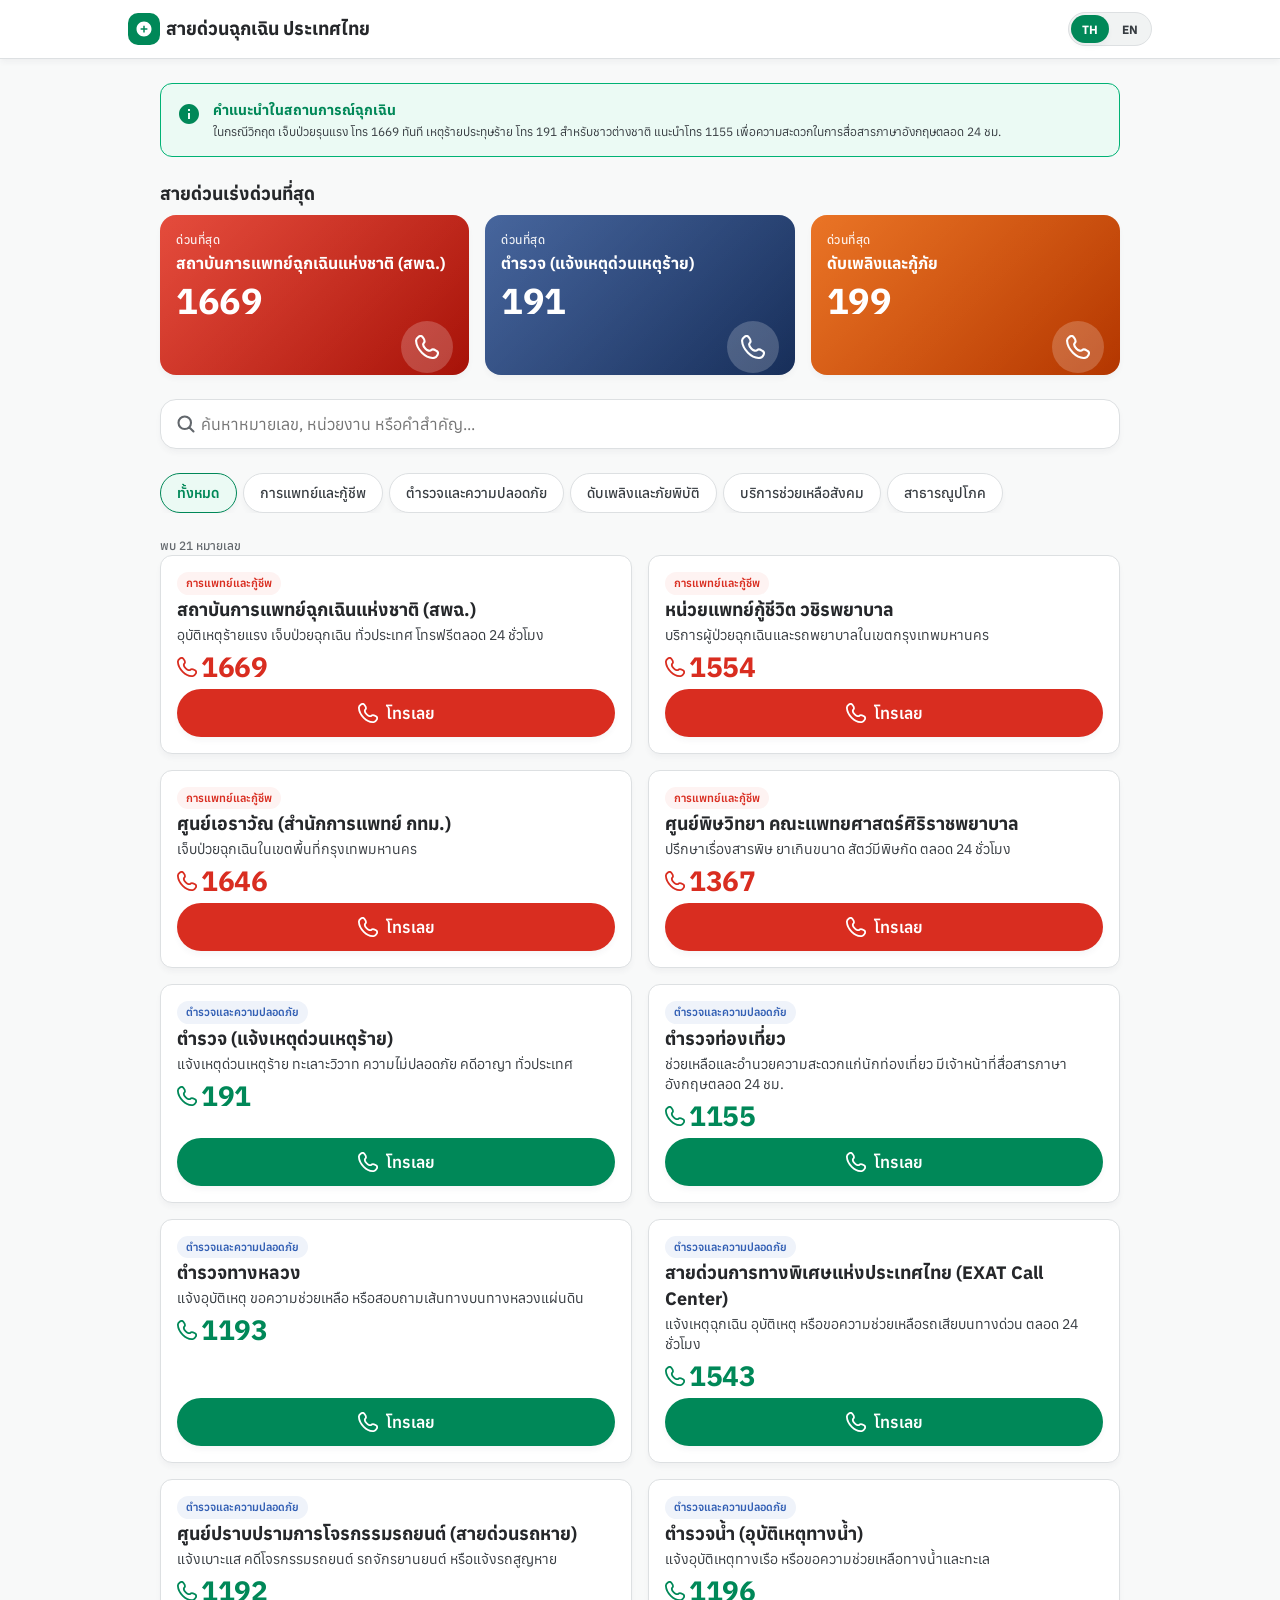
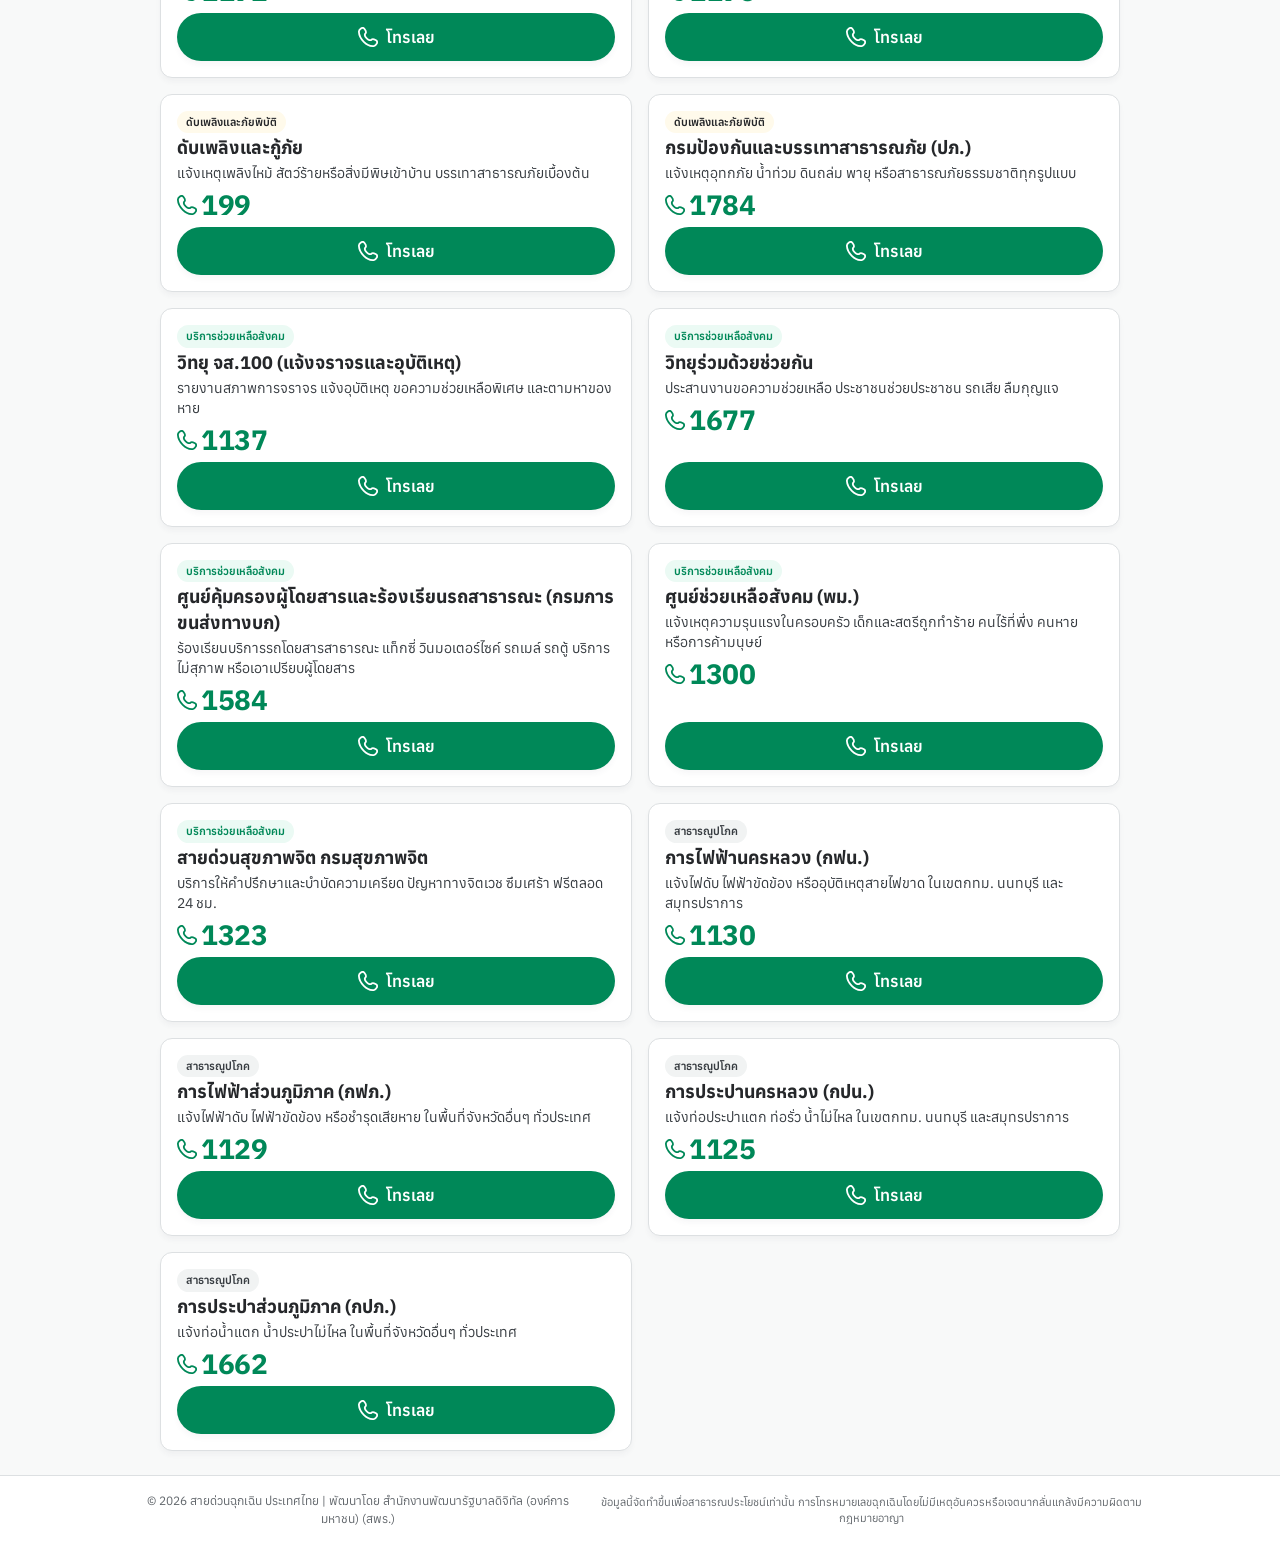
==== commit ae98100b: "refactor: replace inline phone SVGs with external _media/call.svg using CSS masks" ====
--- a/index.html
+++ b/index.html
@@ -171,9 +171,7 @@
         <!-- Fast Call Action -->
         <div class="fast-call-wrapper">
           <a href="tel:1669" id="modal-fast-call-btn" class="btn-fast-call" aria-label="โทรออก 1669 ทันที">
-            <svg xmlns="http://www.w3.org/2000/svg" viewBox="0 0 24 24" fill="currentColor" width="24" height="24">
-              <path d="M21 16.42v3.536a1 1 0 0 1-.93.998c-.437.03-.79.046-1.07.046-8.284 0-15-6.716-15-15 0-.28.015-.633.046-1.07A1 1 0 0 1 5.044 3H8.58a1 1 0 0 1 .979.796c.19.78.497 1.52.91 2.2a1 1 0 0 1-.225 1.175L8.217 9.2a13.06 13.06 0 0 0 6.583 6.583l2.03-2.03a1 1 0 0 1 1.175-.226c.68.413 1.42.72 2.2.91a1 1 0 0 1 .796.979v-.016z"/>
-            </svg>
+            <span class="icon-call" aria-hidden="true"></span>
             <span id="fast-call-text">โทรสายด่วน 1669 ทันที</span>
           </a>
           <p id="fast-call-hint" class="fast-call-hint">โทรออกตรงไปยังระบบกู้ชีพเพื่อความรวดเร็วสูงสุด</p>
@@ -260,9 +258,7 @@
       <div class="modal-footer">
         <button type="button" id="modal-cancel-btn" class="btn-secondary-action">ยกเลิก</button>
         <button type="button" id="modal-submit-btn" class="btn-primary-action">
-          <svg xmlns="http://www.w3.org/2000/svg" viewBox="0 0 24 24" fill="currentColor" width="18" height="18" aria-hidden="true">
-            <path d="M21 16.42v3.536a1 1 0 0 1-.93.998c-.437.03-.79.046-1.07.046-8.284 0-15-6.716-15-15 0-.28.015-.633.046-1.07A1 1 0 0 1 5.044 3H8.58a1 1 0 0 1 .979.796c.19.78.497 1.52.91 2.2a1 1 0 0 1-.225 1.175L8.217 9.2a13.06 13.06 0 0 0 6.583 6.583l2.03-2.03a1 1 0 0 1 1.175-.226c.68.413 1.42.72 2.2.91a1 1 0 0 1 .796.979v-.016z"/>
-          </svg>
+          <span class="icon-call" aria-hidden="true"></span>
           <span id="text-submit-btn">โทรและส่งข้อมูล</span>
         </button>
       </div>
--- a/style.css
+++ b/style.css
@@ -682,7 +682,8 @@
   gap: var(--spacing-xs);
 }
 
-.number-card-hotline svg {
+.number-card-hotline svg,
+.number-card-hotline .icon-call {
   width: 20px;
   height: 20px;
 }
@@ -978,7 +979,8 @@
   transform: scale(0.98);
 }
 
-.btn-fast-call svg {
+.btn-fast-call svg,
+.btn-fast-call .icon-call {
   animation: shakePhone 2s infinite ease-in-out;
 }
 
@@ -1408,3 +1410,27 @@
   visibility: visible;
   transform: translate(-50%, 0);
 }
+
+/* Custom Call Icon styling using CSS Mask */
+.icon-call {
+  display: inline-block;
+  background-color: currentColor;
+  -webkit-mask: url('_media/call.svg') no-repeat center / contain;
+  mask: url('_media/call.svg') no-repeat center / contain;
+  vertical-align: middle;
+}
+
+.quick-card-call-icon .icon-call {
+  width: 24px;
+  height: 24px;
+}
+
+.btn-call .icon-call {
+  width: 20px;
+  height: 20px;
+}
+
+.btn-primary-action .icon-call {
+  width: 18px;
+  height: 18px;
+}
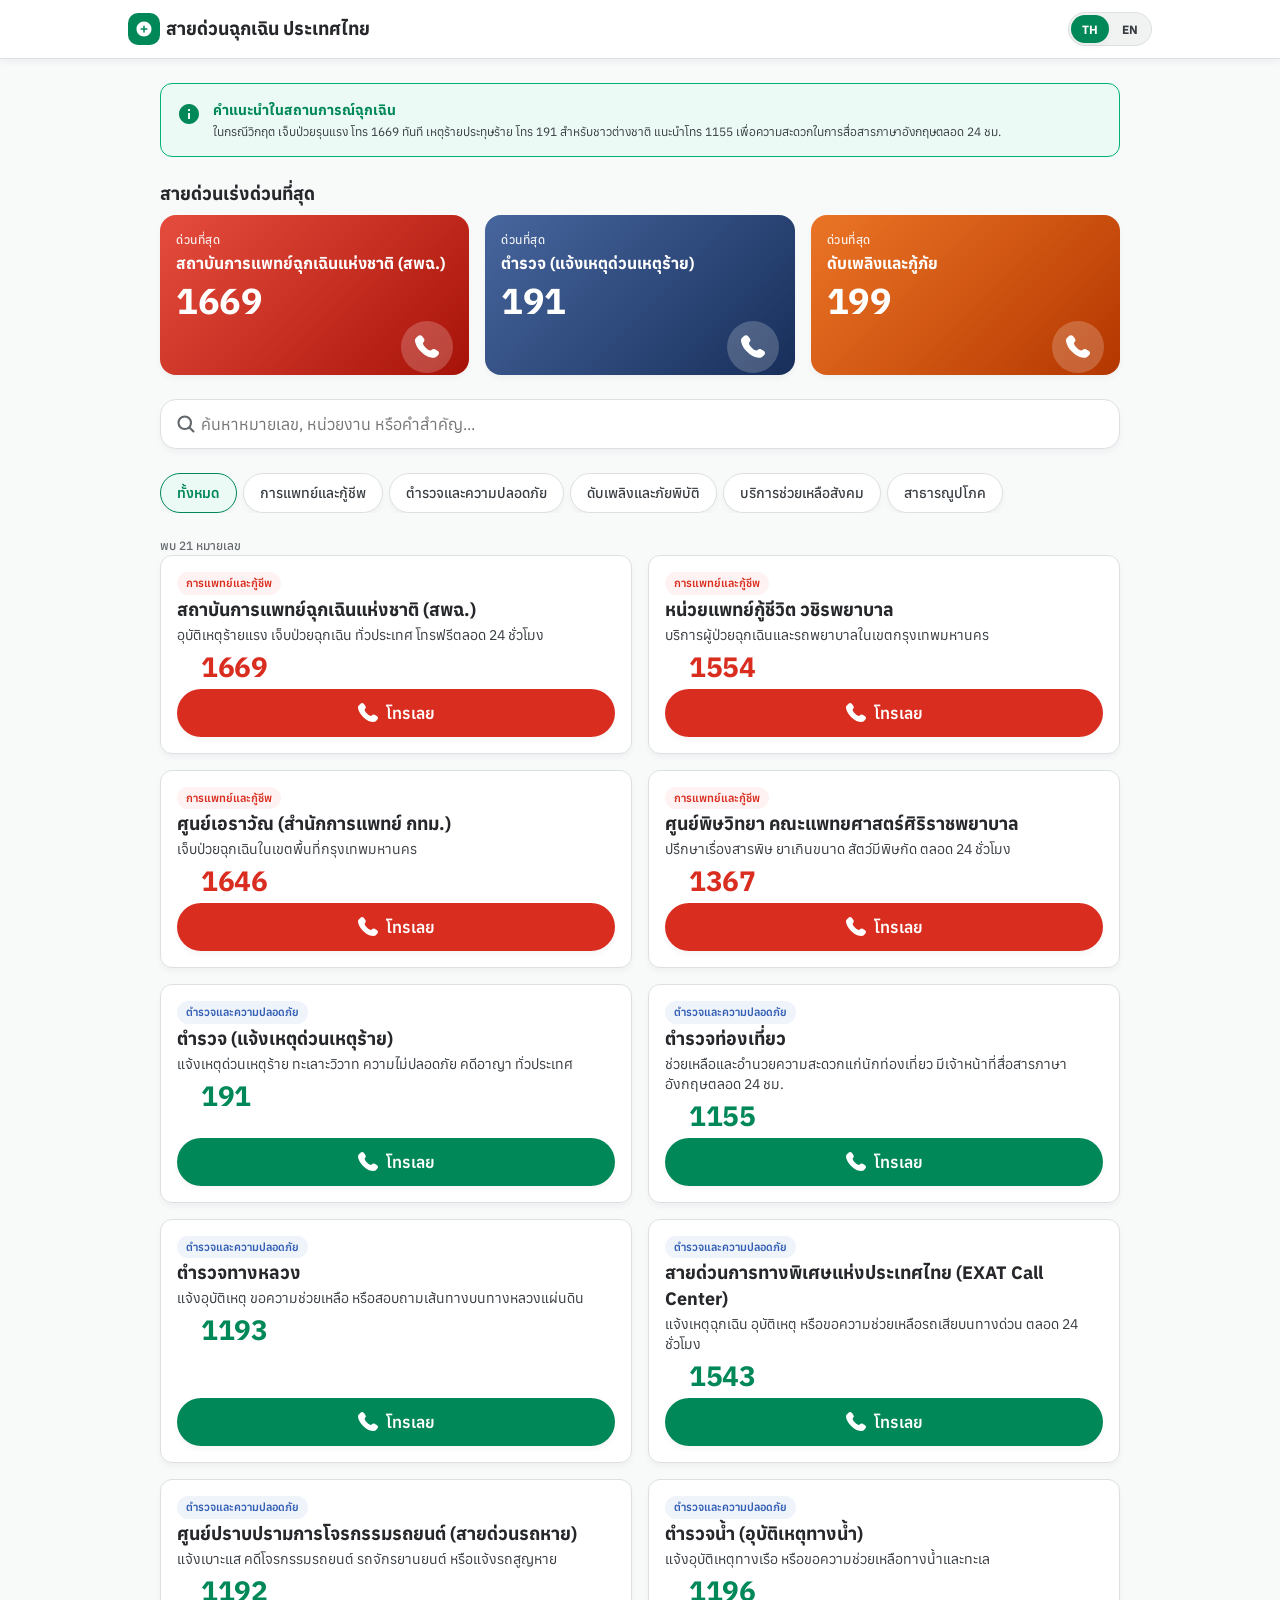
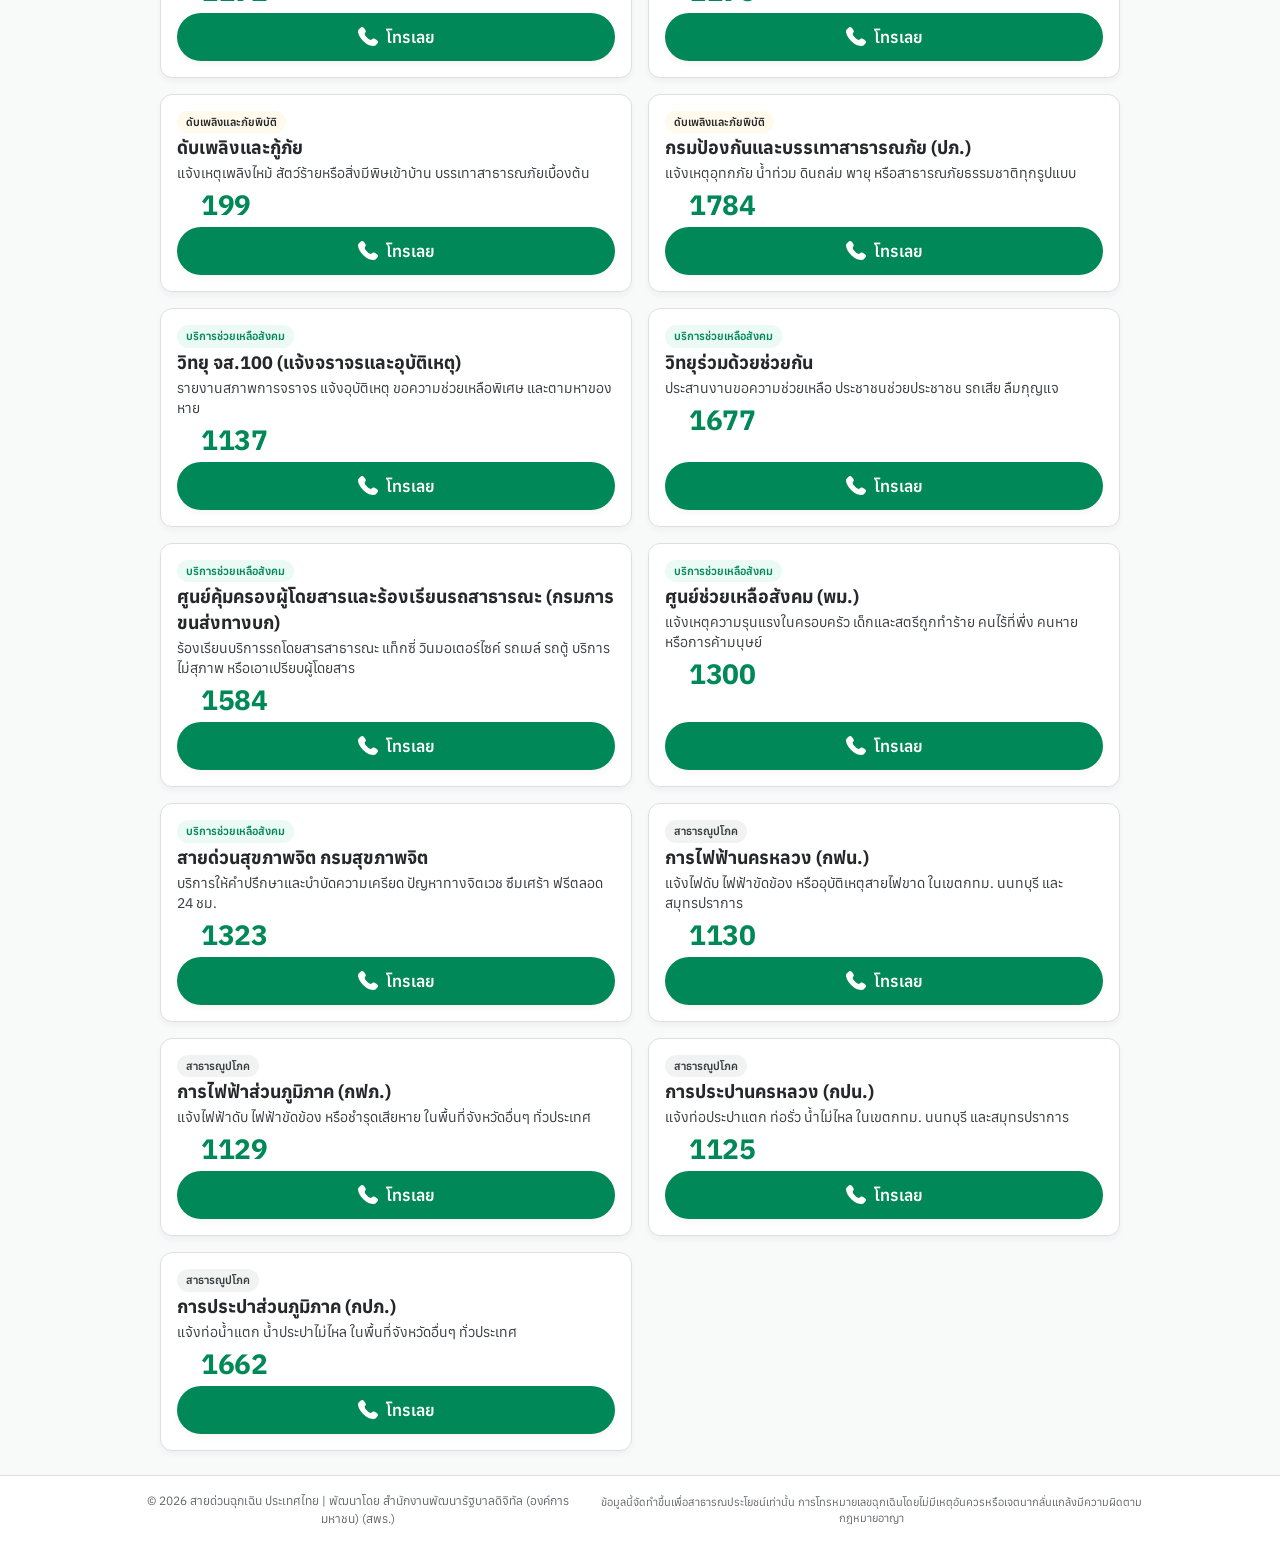
==== commit ffd7b96e: "feat: use Google Icons / Material Symbols for symptom chips in 1669 modal" ====
--- a/index.html
+++ b/index.html
@@ -29,6 +29,7 @@
 
   <!-- Stylings -->
   <link rel="stylesheet" href="style.css">
+  <link rel="stylesheet" href="https://fonts.googleapis.com/css2?family=Material+Symbols+Outlined">
   
   <!-- Favicon -->
   <link rel="icon" type="image/png" href="data:image/svg+xml,<svg xmlns=%22http://www.w3.org/2000/svg%22 viewBox=%220 0 100 100%22><rect width=%22100%22 height=%22100%22 rx=%2220%22 fill=%22%23008858%22/><path d=%22M50 25v50M32.5 42.5h35%22 stroke=%22white%22 stroke-width=%2214%22 stroke-linecap=%22round%22/></svg>">
@@ -171,7 +172,7 @@
         <!-- Fast Call Action -->
         <div class="fast-call-wrapper">
           <a href="tel:1669" id="modal-fast-call-btn" class="btn-fast-call" aria-label="โทรออก 1669 ทันที">
-            <span class="icon-call" aria-hidden="true"></span>
+            <span class="icon-call" aria-hidden="true" style="width:25px; height: 25px;"></span>
             <span id="fast-call-text">โทรสายด่วน 1669 ทันที</span>
           </a>
           <p id="fast-call-hint" class="fast-call-hint">โทรออกตรงไปยังระบบกู้ชีพเพื่อความรวดเร็วสูงสุด</p>
--- a/style.css
+++ b/style.css
@@ -1128,6 +1128,16 @@
   border-color: var(--neutral-80);
 }
 
+.symptom-chip .material-symbols-outlined {
+  font-size: 18px;
+  width: 18px;
+  height: 18px;
+  display: flex;
+  align-items: center;
+  justify-content: center;
+  flex-shrink: 0;
+}
+
 .symptom-chip:hover {
   background-color: var(--neutral-98);
   border-color: var(--neutral-60);
@@ -1414,9 +1424,8 @@
 /* Custom Call Icon styling using CSS Mask */
 .icon-call {
   display: inline-block;
-  background-color: currentColor;
-  -webkit-mask: url('_media/call.svg') no-repeat center / contain;
-  mask: url('_media/call.svg') no-repeat center / contain;
+  background: url('_media/call.svg') no-repeat ;
+  background-size: contain;
   vertical-align: middle;
 }
 
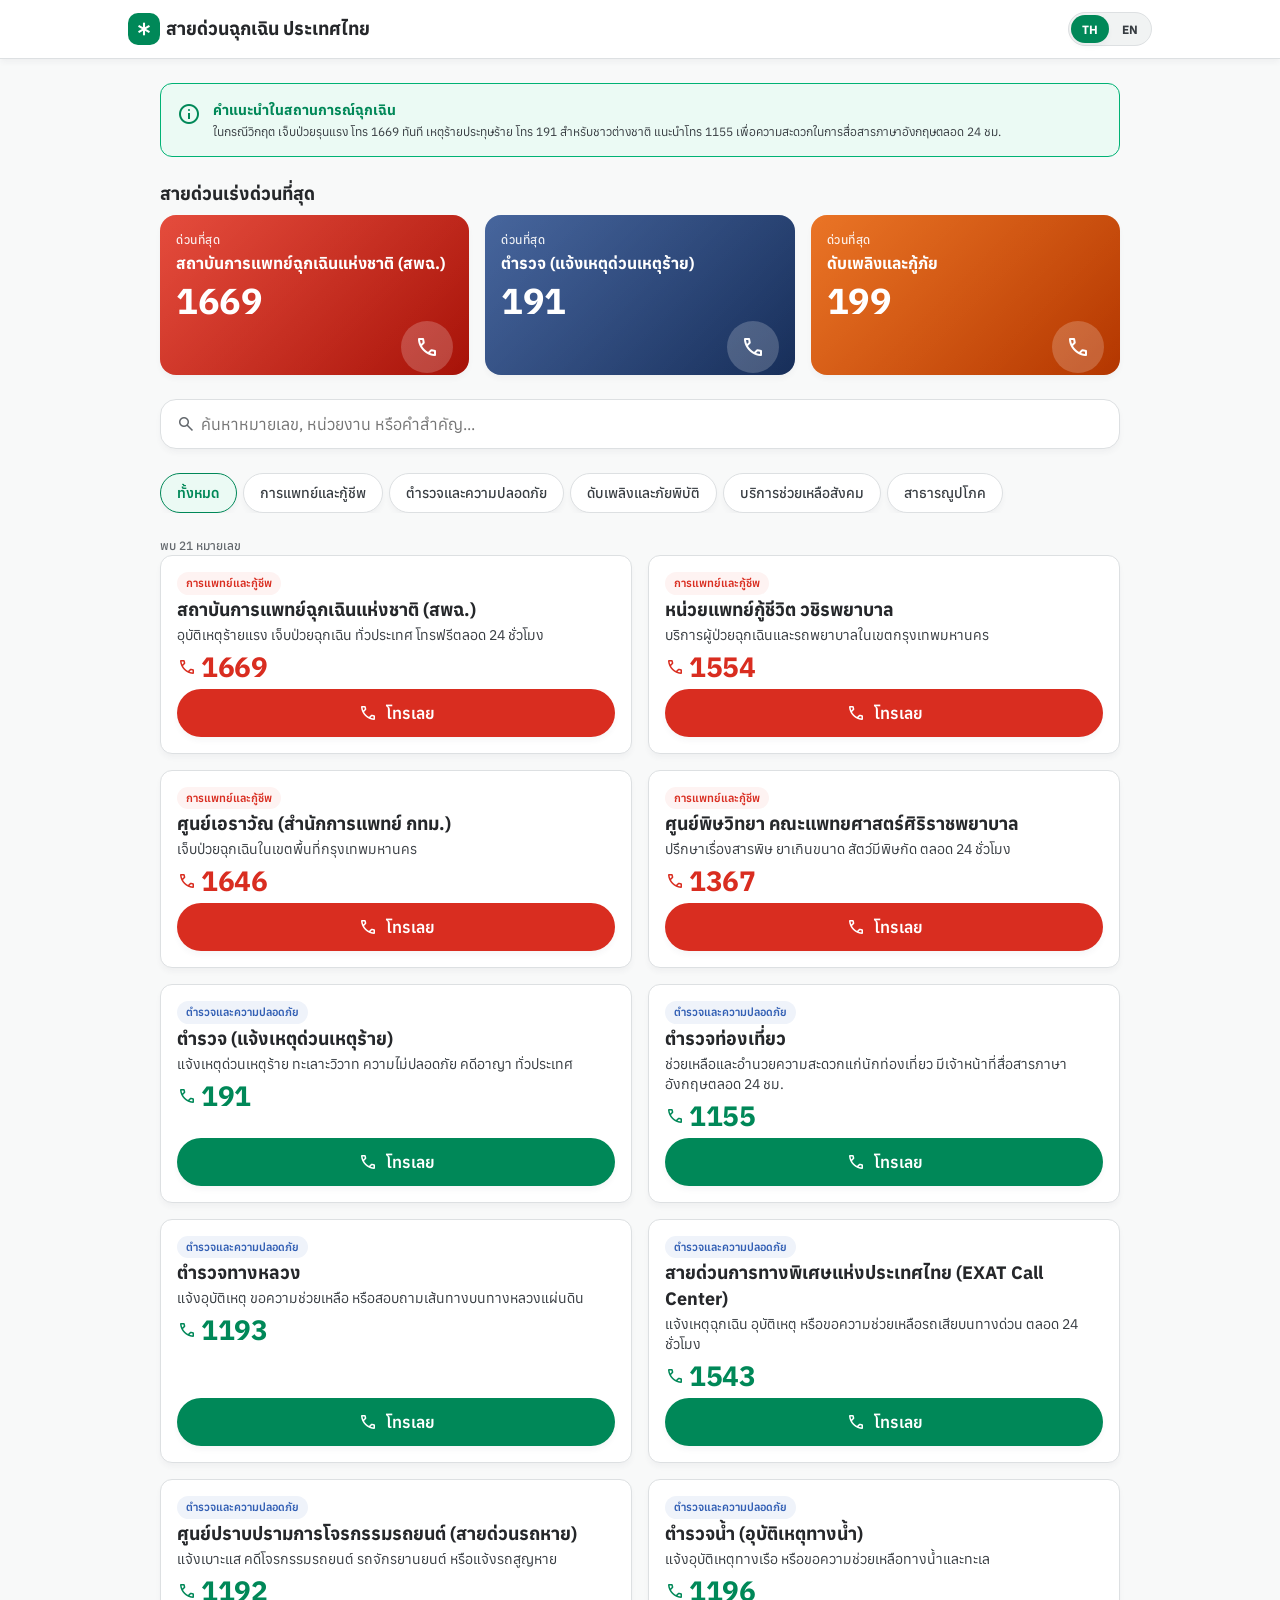
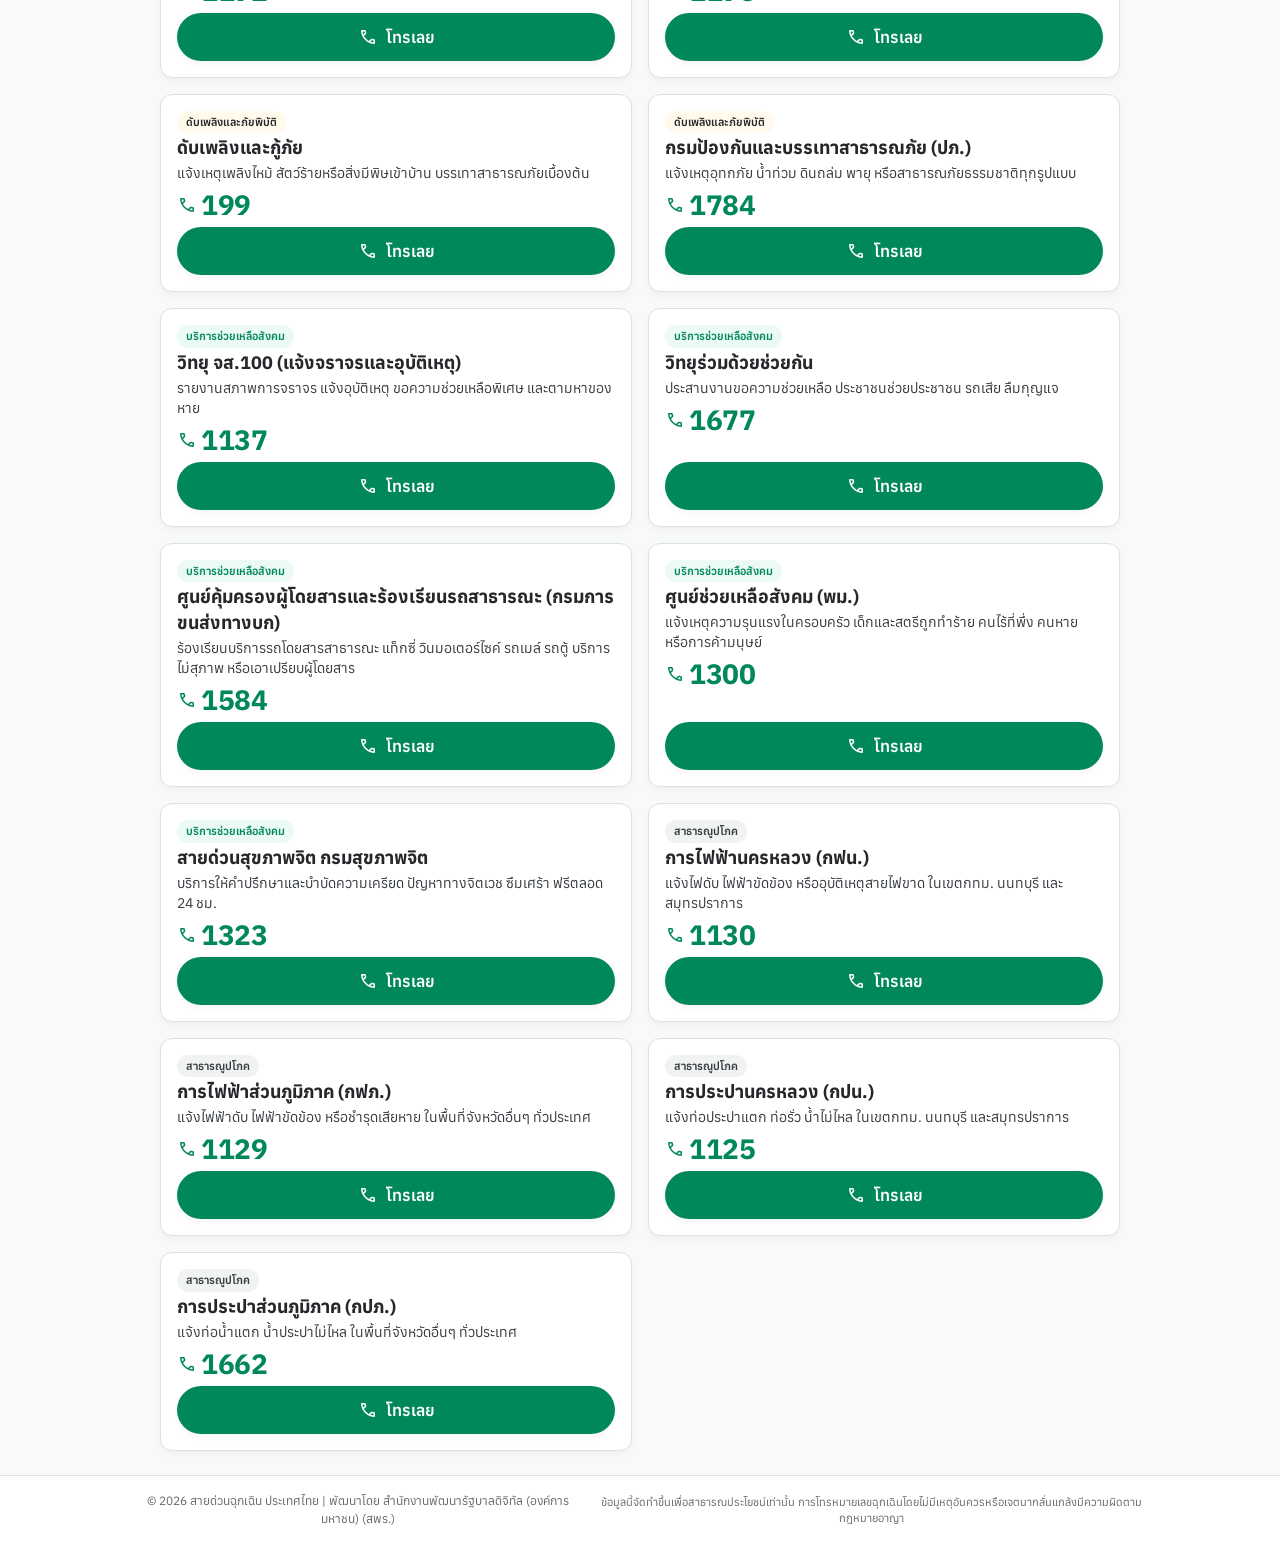
==== commit 32873d81: "style: replace all SVGs and custom phone icons with Google Material Symbols" ====
--- a/index.html
+++ b/index.html
@@ -47,9 +47,7 @@
         <a href="#" class="logo-container" aria-label="Thailand Emergency Hotlines Home">
           <div class="logo-icon" aria-hidden="true">
             <!-- Red Cross / Shield Icon -->
-            <svg viewBox="0 0 24 24" xmlns="http://www.w3.org/2000/svg">
-              <path d="M12 2C6.48 2 2 6.48 2 12s4.48 10 10 10 10-4.48 10-10S17.52 2 12 2zm4.5 11h-3.5v3.5h-2V13H7.5v-2h3.5V7.5h2V11h3.5v2z"/>
-            </svg>
+            <span class="material-symbols-outlined">emergency</span>
           </div>
           <div class="logo-text">
             <h1 id="main-title">สายด่วนฉุกเฉิน ประเทศไทย</h1>
@@ -73,9 +71,7 @@
       <!-- Security Guideline Banner -->
       <article class="info-banner" aria-labelledby="info-banner-title">
         <div class="info-banner-icon" aria-hidden="true">
-          <svg xmlns="http://www.w3.org/2000/svg" viewBox="0 0 24 24" fill="currentColor" width="24" height="24">
-            <path d="M12 2C6.48 2 2 6.48 2 12s4.48 10 10 10 10-4.48 10-10S17.52 2 12 2zm1 15h-2v-6h2v6zm0-8h-2V7h2v2z"/>
-          </svg>
+          <span class="material-symbols-outlined">info</span>
         </div>
         <div class="info-banner-text">
           <h3 id="info-banner-title">คำแนะนำในสถานการณ์ฉุกเฉิน</h3>
@@ -86,9 +82,7 @@
       <!-- Quick Emergency Calling Grid -->
       <section class="quick-calls-section" aria-labelledby="quick-call-title">
         <h2 id="quick-call-title" class="section-title">
-          <svg xmlns="http://www.w3.org/2000/svg" viewBox="0 0 24 24" fill="currentColor" width="20" height="20">
-            <path d="M12 22C6.477 22 2 17.523 2 12S6.477 2 12 2s10 4.477 10 10-4.477 10-10 10zm1-13h-2v6h2V9zm0-4h-2v2h2V5z"/>
-          </svg>
+          <span class="material-symbols-outlined">error</span>
           สายด่วนเร่งด่วนที่สุด
         </h2>
         <div class="quick-calls-grid" id="quick-calls-container">
@@ -100,15 +94,11 @@
       <section class="search-section" aria-label="Search Container">
         <div class="search-wrapper">
           <span class="search-icon" aria-hidden="true">
-            <svg xmlns="http://www.w3.org/2000/svg" fill="none" viewBox="0 0 24 24" stroke-width="2.5" stroke="currentColor" width="20" height="20">
-              <path stroke-linecap="round" stroke-linejoin="round" d="M21 21l-5.197-5.197m0 0A7.5 7.5 0 105.196 5.196a7.5 7.5 0 0010.607 10.607z" />
-            </svg>
+            <span class="material-symbols-outlined">search</span>
           </span>
           <input type="search" id="search-bar" class="search-input" placeholder="ค้นหาหมายเลข, หน่วยงาน หรือคีย์เวิร์ด..." aria-label="ค้นหาเบอร์โทรศัพท์ฉุกเฉิน">
           <button id="clear-search-btn" class="search-clear-btn" type="button" aria-label="ล้างคำค้นหา">
-            <svg xmlns="http://www.w3.org/2000/svg" viewBox="0 0 24 24" fill="currentColor" width="18" height="18">
-              <path d="M19 6.41L17.59 5 12 10.59 6.41 5 5 6.41 10.59 12 5 17.59 6.41 19 12 13.41 17.59 19 19 17.59 13.41 12 19 6.41z"/>
-            </svg>
+            <span class="material-symbols-outlined">close</span>
           </button>
         </div>
       </section>
@@ -133,9 +123,7 @@
         <!-- Empty State Container -->
         <div class="empty-state" id="empty-state" style="display: none;">
           <div class="empty-state-icon" aria-hidden="true">
-            <svg xmlns="http://www.w3.org/2000/svg" fill="none" viewBox="0 0 24 24" stroke-width="1.5" stroke="currentColor" width="48" height="48">
-              <path stroke-linecap="round" stroke-linejoin="round" d="M15.182 16.318A4.486 4.486 0 0012.016 15a4.486 4.486 0 00-3.198 1.318M9 10.5h.008v.008H9V10.5zm6 0h.008v.008H15V10.5zm12.75 1.5c0 5.937-4.813 10.75-10.75 10.75S1.25 17.937 1.25 12 6.063 1.25 12 1.25 22.75 6.063 22.75 12z" />
-            </svg>
+            <span class="material-symbols-outlined">search_off</span>
           </div>
           <h3 class="empty-state-title" id="empty-state-title">ไม่พบข้อมูลที่ตรงกับการค้นหา</h3>
           <p class="empty-state-desc" id="empty-state-desc">ลองพิมพ์คำสำคัญอื่น หรือรีเซ็ตการค้นหา</p>
@@ -160,9 +148,7 @@
       <div class="modal-header">
         <h2 id="modal-title" class="modal-header-title">แจ้งเหตุฉุกเฉิน กู้ชีพ 1669</h2>
         <button id="modal-close-btn" class="modal-close-btn" type="button" aria-label="ปิดหน้าต่าง">
-          <svg xmlns="http://www.w3.org/2000/svg" viewBox="0 0 24 24" fill="currentColor" width="24" height="24">
-            <path d="M19 6.41L17.59 5 12 10.59 6.41 5 5 6.41 10.59 12 5 17.59 6.41 19 12 13.41 17.59 19 19 17.59 13.41 12 19 6.41z"/>
-          </svg>
+          <span class="material-symbols-outlined">close</span>
         </button>
       </div>
 
@@ -172,7 +158,7 @@
         <!-- Fast Call Action -->
         <div class="fast-call-wrapper">
           <a href="tel:1669" id="modal-fast-call-btn" class="btn-fast-call" aria-label="โทรออก 1669 ทันที">
-            <span class="icon-call" aria-hidden="true" style="width:25px; height: 25px;"></span>
+            <span class="material-symbols-outlined icon-call" aria-hidden="true">call</span>
             <span id="fast-call-text">โทรสายด่วน 1669 ทันที</span>
           </a>
           <p id="fast-call-hint" class="fast-call-hint">โทรออกตรงไปยังระบบกู้ชีพเพื่อความรวดเร็วสูงสุด</p>
@@ -189,17 +175,13 @@
           <div class="patient-selector-grid">
             <button type="button" id="patient-self" class="patient-card active" aria-pressed="true">
               <div class="patient-card-icon">
-                <svg xmlns="http://www.w3.org/2000/svg" viewBox="0 0 24 24" fill="currentColor" width="28" height="28">
-                  <path d="M12 12c2.21 0 4-1.79 4-4s-1.79-4-4-4-4 1.79-4 4 1.79 4 4 4zm0 2c-2.67 0-8 1.34-8 4v2h16v-2c0-2.66-5.33-4-8-4z"/>
-                </svg>
+                <span class="material-symbols-outlined">person</span>
               </div>
               <span id="text-self" class="patient-card-text">ตัวเอง</span>
             </button>
             <button type="button" id="patient-others" class="patient-card" aria-pressed="false">
               <div class="patient-card-icon">
-                <svg xmlns="http://www.w3.org/2000/svg" viewBox="0 0 24 24" fill="currentColor" width="28" height="28">
-                  <path d="M16.5 12c1.38 0 2.49-1.12 2.49-2.5S17.88 7 16.5 7C15.12 7 14 8.12 14 9.5s1.12 2.5 2.5 2.5zM9 11c1.66 0 2.99-1.34 2.99-3S10.66 5 9 5C7.34 5 6 6.34 6 8s1.34 3 3 3zm7.5 3c-1.84 0-5.5 1.01-5.5 3v3h11v-3c0-1.99-3.66-3-5.5-3zM9 13c-2.33 0-7 1.17-7 3.5V20h7.25c-.16-.49-.25-.99-.25-1.5v-2.15c0-.98.37-1.91 1-2.63-.39-.12-.79-.22-1-.22z"/>
-                </svg>
+                <span class="material-symbols-outlined">group</span>
               </div>
               <span id="text-others" class="patient-card-text">ผู้อื่น</span>
             </button>
@@ -223,18 +205,14 @@
           <div class="photo-uploader-container" id="photo-uploader-target">
             <input type="file" id="modal-photo-input" accept="image/*" class="photo-file-input" aria-label="แนบรูปถ่าย">
             <div class="photo-uploader-content" id="photo-uploader-content">
-              <svg xmlns="http://www.w3.org/2000/svg" fill="none" viewBox="0 0 24 24" stroke="currentColor" stroke-width="2" width="28" height="28" class="upload-icon">
-                <path stroke-linecap="round" stroke-linejoin="round" d="M12 9v6m3-3H9m12 0a9 9 0 11-18 0 9 9 0 0118 0z" />
-              </svg>
+              <span class="material-symbols-outlined upload-icon">add_a_photo</span>
               <span id="uploader-text" class="upload-text">กดเพื่อเลือกรูปภาพ หรือถ่ายภาพ</span>
               <span id="uploader-hint" class="upload-hint">รองรับไฟล์รูปถ่ายสูงสุด 5MB</span>
             </div>
             <div class="photo-preview-wrapper" id="photo-preview-wrapper" style="display: none;">
               <img id="photo-preview-img" src="" alt="Emergency Photo Attachment Preview">
               <button type="button" id="photo-remove-btn" class="photo-remove-btn" aria-label="ลบรูปภาพ">
-                <svg xmlns="http://www.w3.org/2000/svg" viewBox="0 0 24 24" fill="currentColor" width="18" height="18">
-                  <path d="M19 6.41L17.59 5 12 10.59 6.41 5 5 6.41 10.59 12 5 17.59 6.41 19 12 13.41 17.59 19 19 17.59 13.41 12 19 6.41z"/>
-                </svg>
+                <span class="material-symbols-outlined">close</span>
               </button>
             </div>
           </div>
@@ -243,9 +221,7 @@
         <!-- Auto Location Banner -->
         <div class="location-banner">
           <div class="location-banner-icon" aria-hidden="true">
-            <svg xmlns="http://www.w3.org/2000/svg" viewBox="0 0 24 24" fill="currentColor" width="24" height="24">
-              <path d="M12 2C8.13 2 5 5.13 5 9c0 5.25 7 13 7 13s7-7.75 7-13c0-3.87-3.13-7-7-7zm0 9.5c-1.38 0-2.5-1.12-2.5-2.5s1.12-2.5 2.5-2.5 2.5 1.12 2.5 2.5-1.12 2.5-2.5 2.5z"/>
-            </svg>
+            <span class="material-symbols-outlined">location_on</span>
           </div>
           <div class="location-banner-text">
             <span id="text-location-label" class="location-label">ตำแหน่งปัจจุบัน (ตรวจจับอัตโนมัติ)</span>
@@ -259,7 +235,7 @@
       <div class="modal-footer">
         <button type="button" id="modal-cancel-btn" class="btn-secondary-action">ยกเลิก</button>
         <button type="button" id="modal-submit-btn" class="btn-primary-action">
-          <span class="icon-call" aria-hidden="true"></span>
+          <span class="material-symbols-outlined icon-call" aria-hidden="true">call</span>
           <span id="text-submit-btn">โทรและส่งข้อมูล</span>
         </button>
       </div>
--- a/style.css
+++ b/style.css
@@ -1,4 +1,46 @@
 @import url('https://fonts.googleapis.com/css2?family=Anuphan:wght@100;200;300;400;500;600;700;800;900&display=swap');
+
+.material-symbols-outlined {
+  font-size: 24px;
+  width: 1em;
+  height: 1em;
+  display: inline-flex;
+  align-items: center;
+  justify-content: center;
+  vertical-align: middle;
+  line-height: 1;
+}
+
+/* Material Symbols Overrides by Selector */
+.search-icon .material-symbols-outlined {
+  font-size: 20px;
+}
+
+.search-clear-btn .material-symbols-outlined {
+  font-size: 18px;
+}
+
+.empty-state-icon .material-symbols-outlined {
+  font-size: 48px;
+}
+
+.patient-card-icon .material-symbols-outlined {
+  font-size: 28px;
+}
+
+.upload-icon {
+  font-size: 28px;
+  width: 28px;
+  height: 28px;
+}
+
+.photo-remove-btn .material-symbols-outlined {
+  font-size: 18px;
+}
+
+.location-banner-icon .material-symbols-outlined {
+  font-size: 24px;
+}
 
 :root {
   /* Colors - Palette Tokens */
@@ -200,9 +242,11 @@
   transition: all 0.2s ease;
 }
 
-.logo-icon svg {
+.logo-icon svg,
+.logo-icon .material-symbols-outlined {
   width: 18px;
   height: 18px;
+  font-size: 18px;
   fill: currentColor;
 }
 
@@ -279,9 +323,11 @@
     width: 28px;
     height: 28px;
   }
-  .logo-icon svg {
+  .logo-icon svg,
+  .logo-icon .material-symbols-outlined {
     width: 14px;
     height: 14px;
+    font-size: 14px;
   }
 }
 
@@ -408,8 +454,10 @@
   gap: var(--spacing-sm);
 }
 
-.section-title svg {
+.section-title svg,
+.section-title .material-symbols-outlined {
   color: var(--foreground-primary-default);
+  font-size: 20px;
 }
 
 .quick-calls-grid {
@@ -683,9 +731,11 @@
 }
 
 .number-card-hotline svg,
-.number-card-hotline .icon-call {
+.number-card-hotline .icon-call,
+.number-card-hotline .material-symbols-outlined {
   width: 20px;
   height: 20px;
+  font-size: 20px;
 }
 
 /* Call Button (Pill shaped, min 48px height) */
@@ -1423,23 +1473,32 @@
 
 /* Custom Call Icon styling using CSS Mask */
 .icon-call {
-  display: inline-block;
-  background: url('_media/call.svg') no-repeat ;
-  background-size: contain;
+  display: inline-flex;
+  align-items: center;
+  justify-content: center;
   vertical-align: middle;
 }
 
 .quick-card-call-icon .icon-call {
   width: 24px;
   height: 24px;
+  font-size: 24px;
 }
 
 .btn-call .icon-call {
   width: 20px;
   height: 20px;
+  font-size: 20px;
 }
 
 .btn-primary-action .icon-call {
   width: 18px;
   height: 18px;
-}
+  font-size: 18px;
+}
+
+.btn-fast-call .icon-call {
+  width: 25px;
+  height: 25px;
+  font-size: 25px;
+}
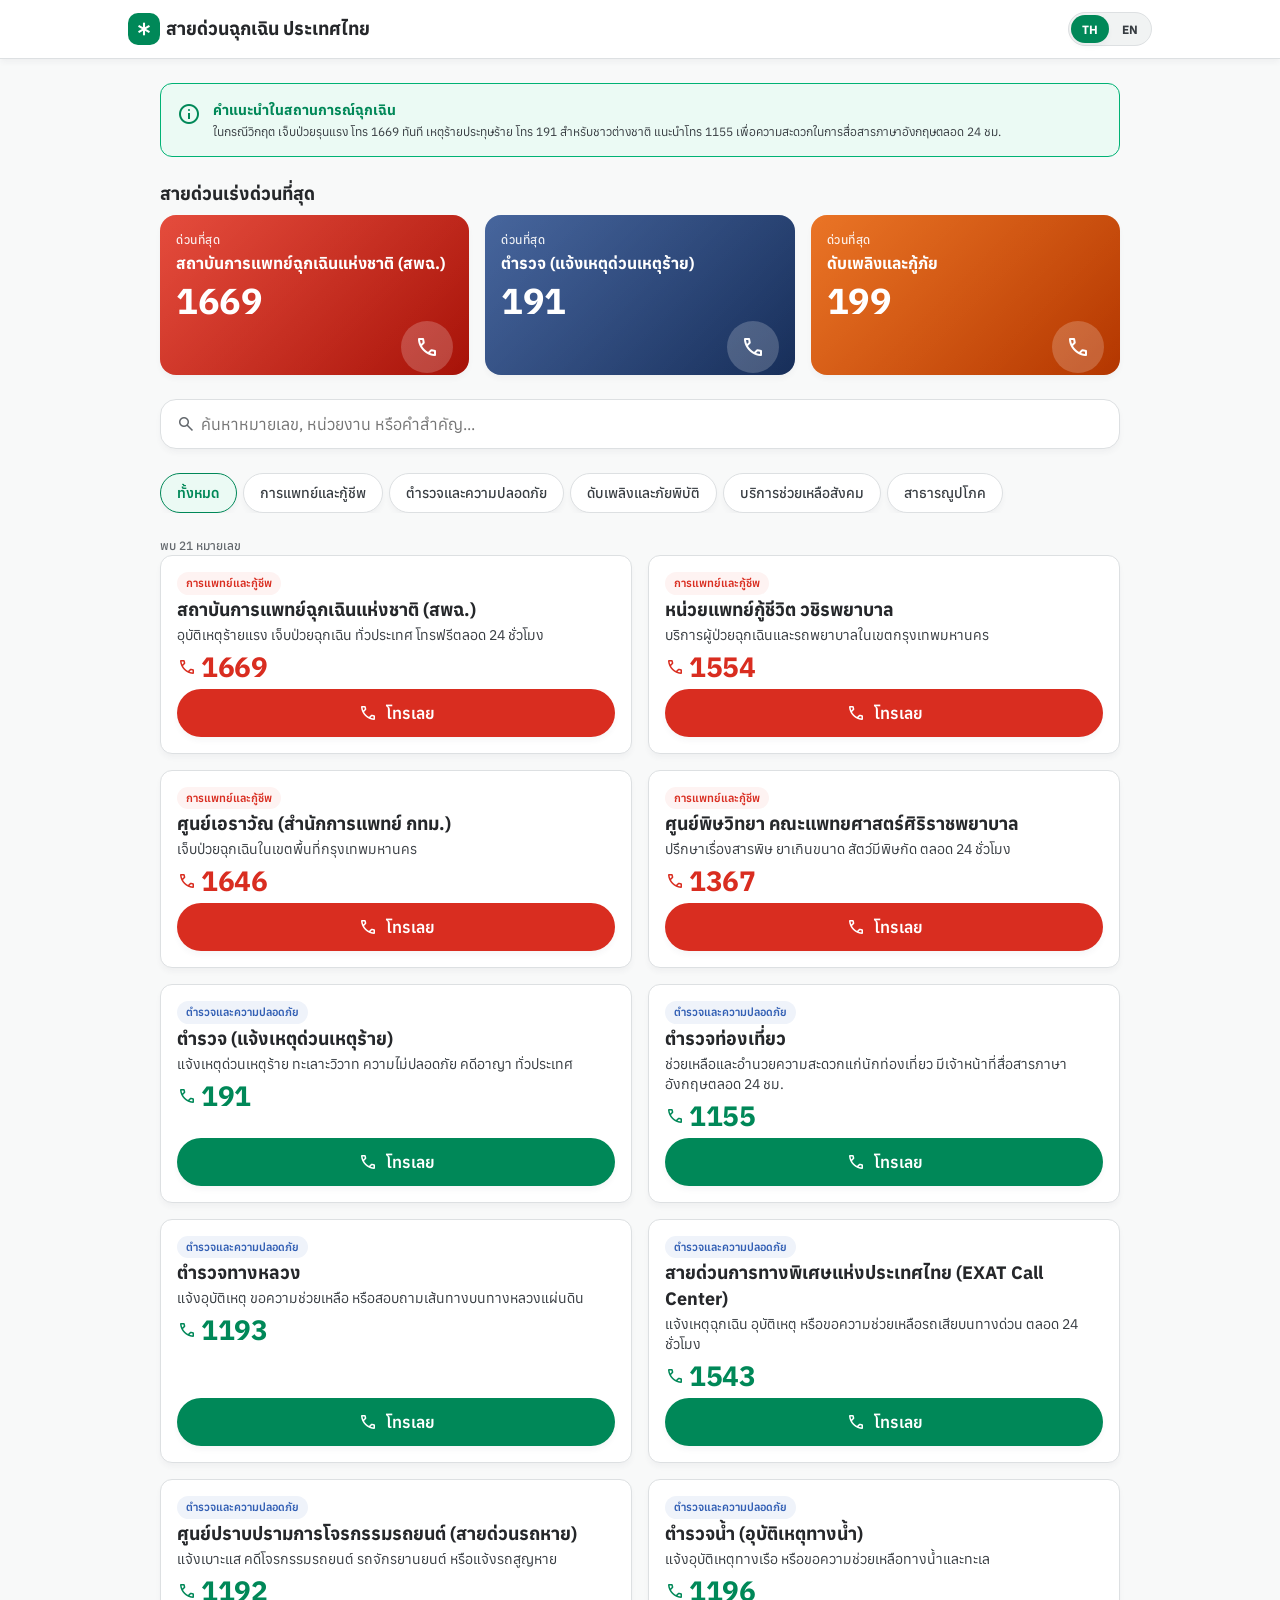
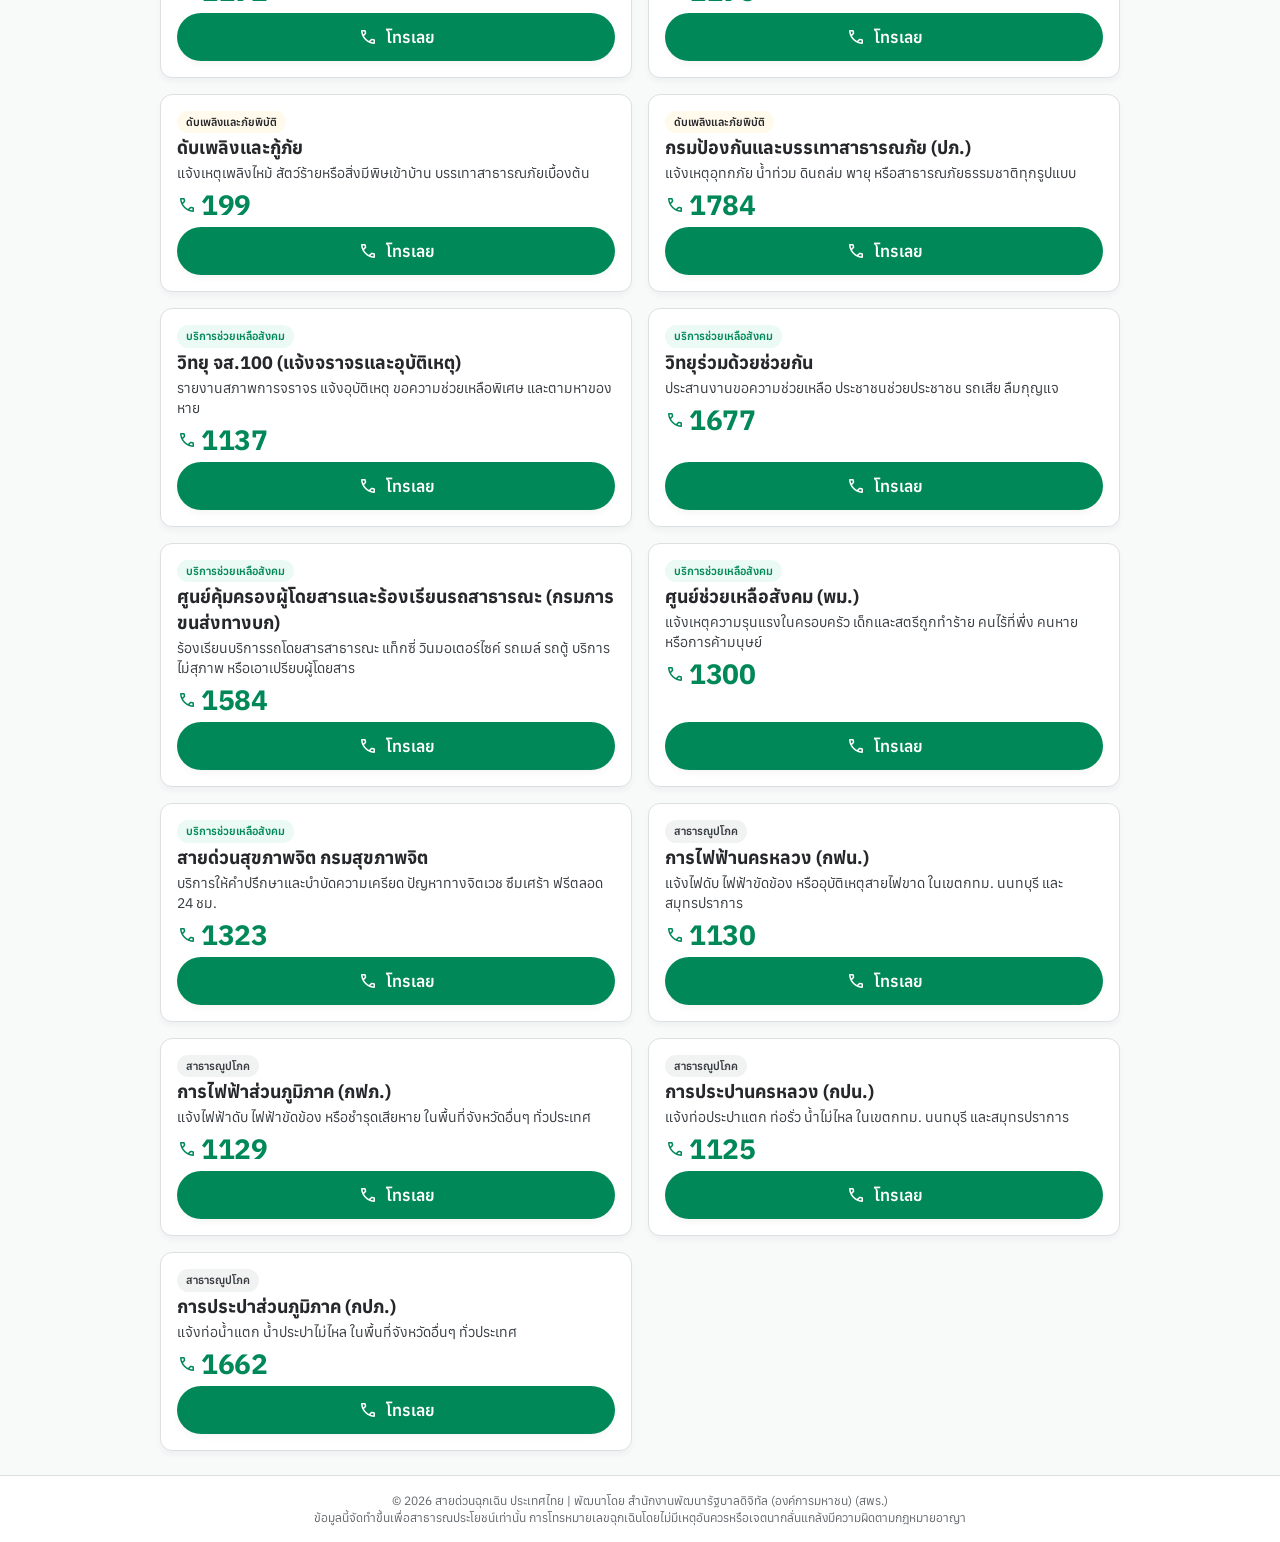
==== commit b9520a3a: "style: change stroke icon to network_intelligence and update footer layout/elements" ====
--- a/index.html
+++ b/index.html
@@ -135,8 +135,8 @@
     <!-- Page Footer -->
     <footer class="sticky-footer">
       <div class="footer-content">
-        <span id="footer-text">&copy; 2026 สายด่วนฉุกเฉิน ประเทศไทย</span>
-        <span id="footer-disclaimer" class="footer-disclaimer">ข้อมูลนี้จัดทำขึ้นเพื่อสาธารณประโยชน์เท่านั้น การโทรหมายเลขฉุกเฉินโดยไม่มีเหตุอันควรมีความผิดตามกฎหมาย</span>
+        <div id="footer-text">&copy; 2026 สายด่วนฉุกเฉิน ประเทศไทย</div>
+        <div id="footer-disclaimer" class="footer-disclaimer">ข้อมูลนี้จัดทำขึ้นเพื่อสาธารณประโยชน์เท่านั้น การโทรหมายเลขฉุกเฉินโดยไม่มีเหตุอันควรมีความผิดตามกฎหมาย</div>
       </div>
     </footer>
 
--- a/style.css
+++ b/style.css
@@ -829,15 +829,9 @@
 .footer-content {
   max-width: 1024px;
   margin: 0 auto;
-  display: flex;
-  flex-direction: column;
-  gap: var(--spacing-xs);
-  align-items: center;
 }
 
 .footer-disclaimer {
-  max-width: 600px;
-  font-size: 11px;
   line-height: var(--line-height-label-s);
 }
 
@@ -899,10 +893,6 @@
     margin-top: auto;
   }
 
-  .footer-content {
-    flex-direction: row;
-    justify-content: space-between;
-  }
 }
 
 /* ==========================================================================
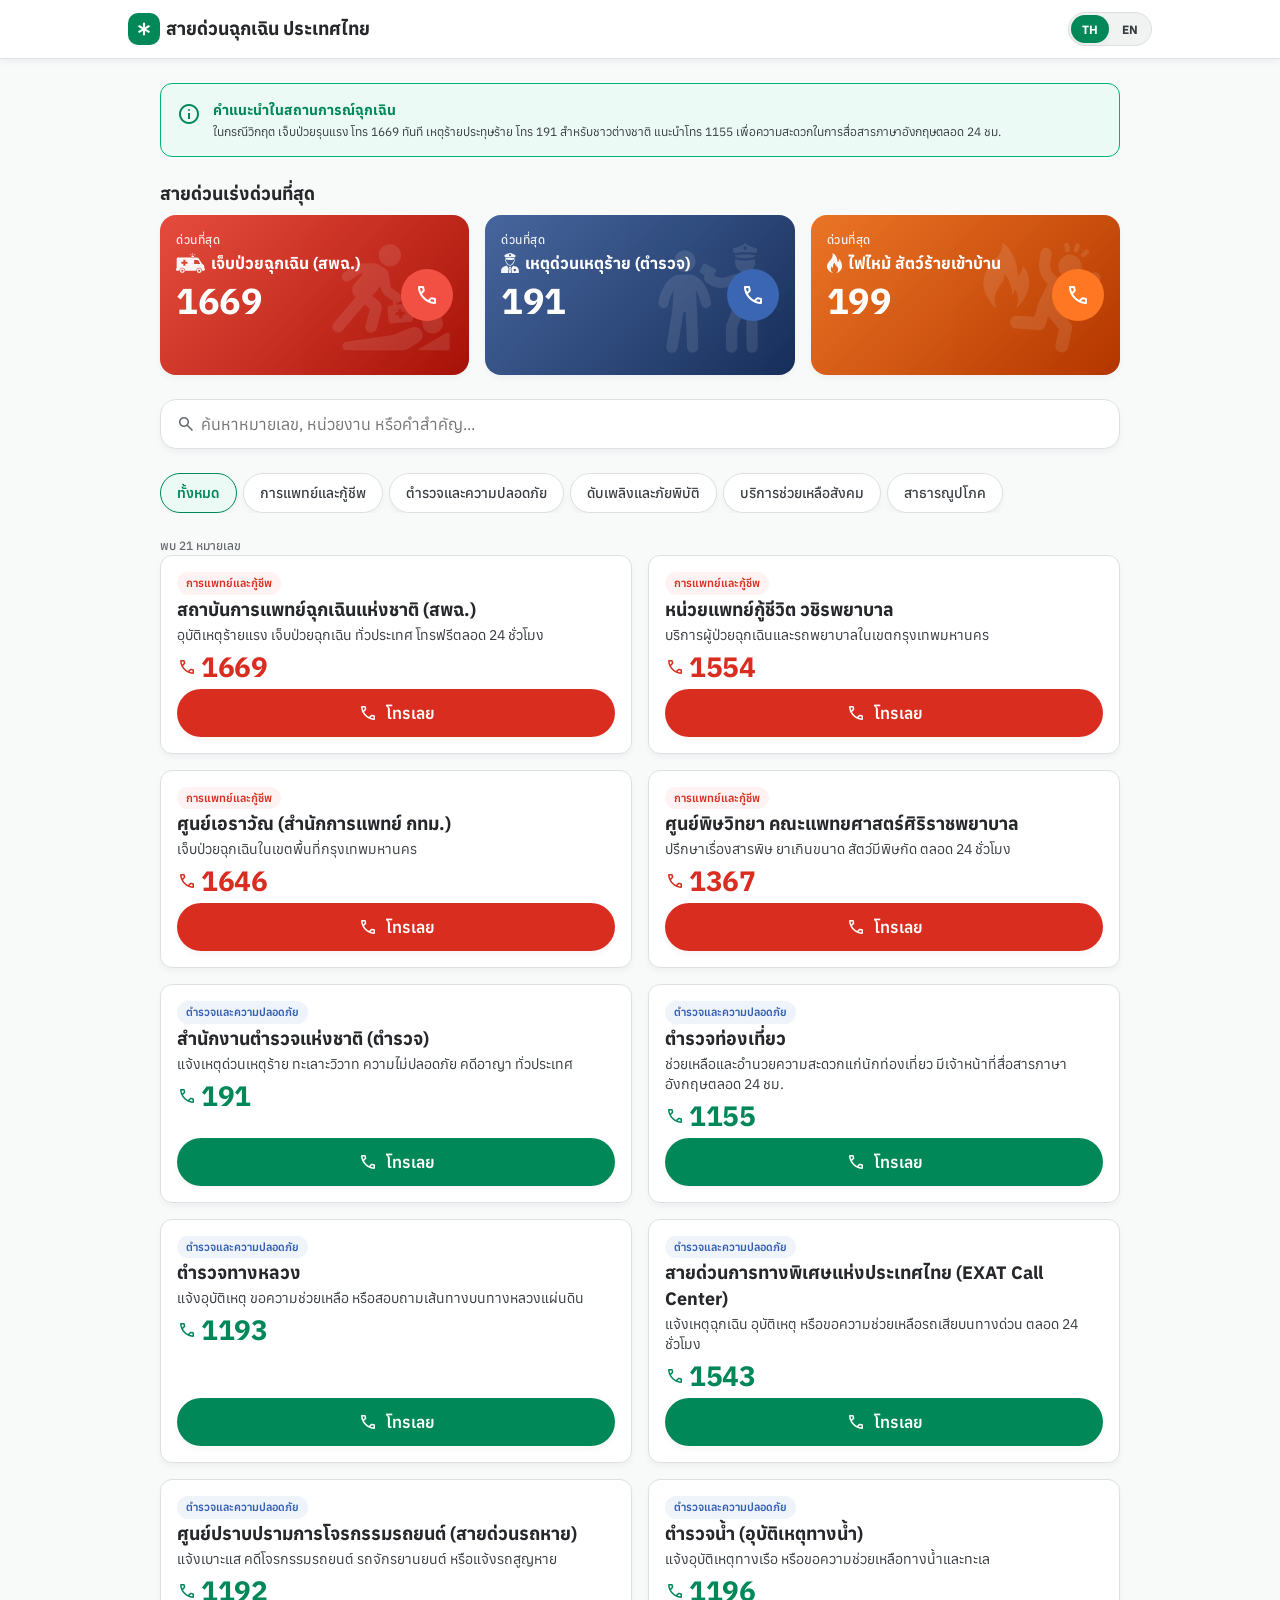
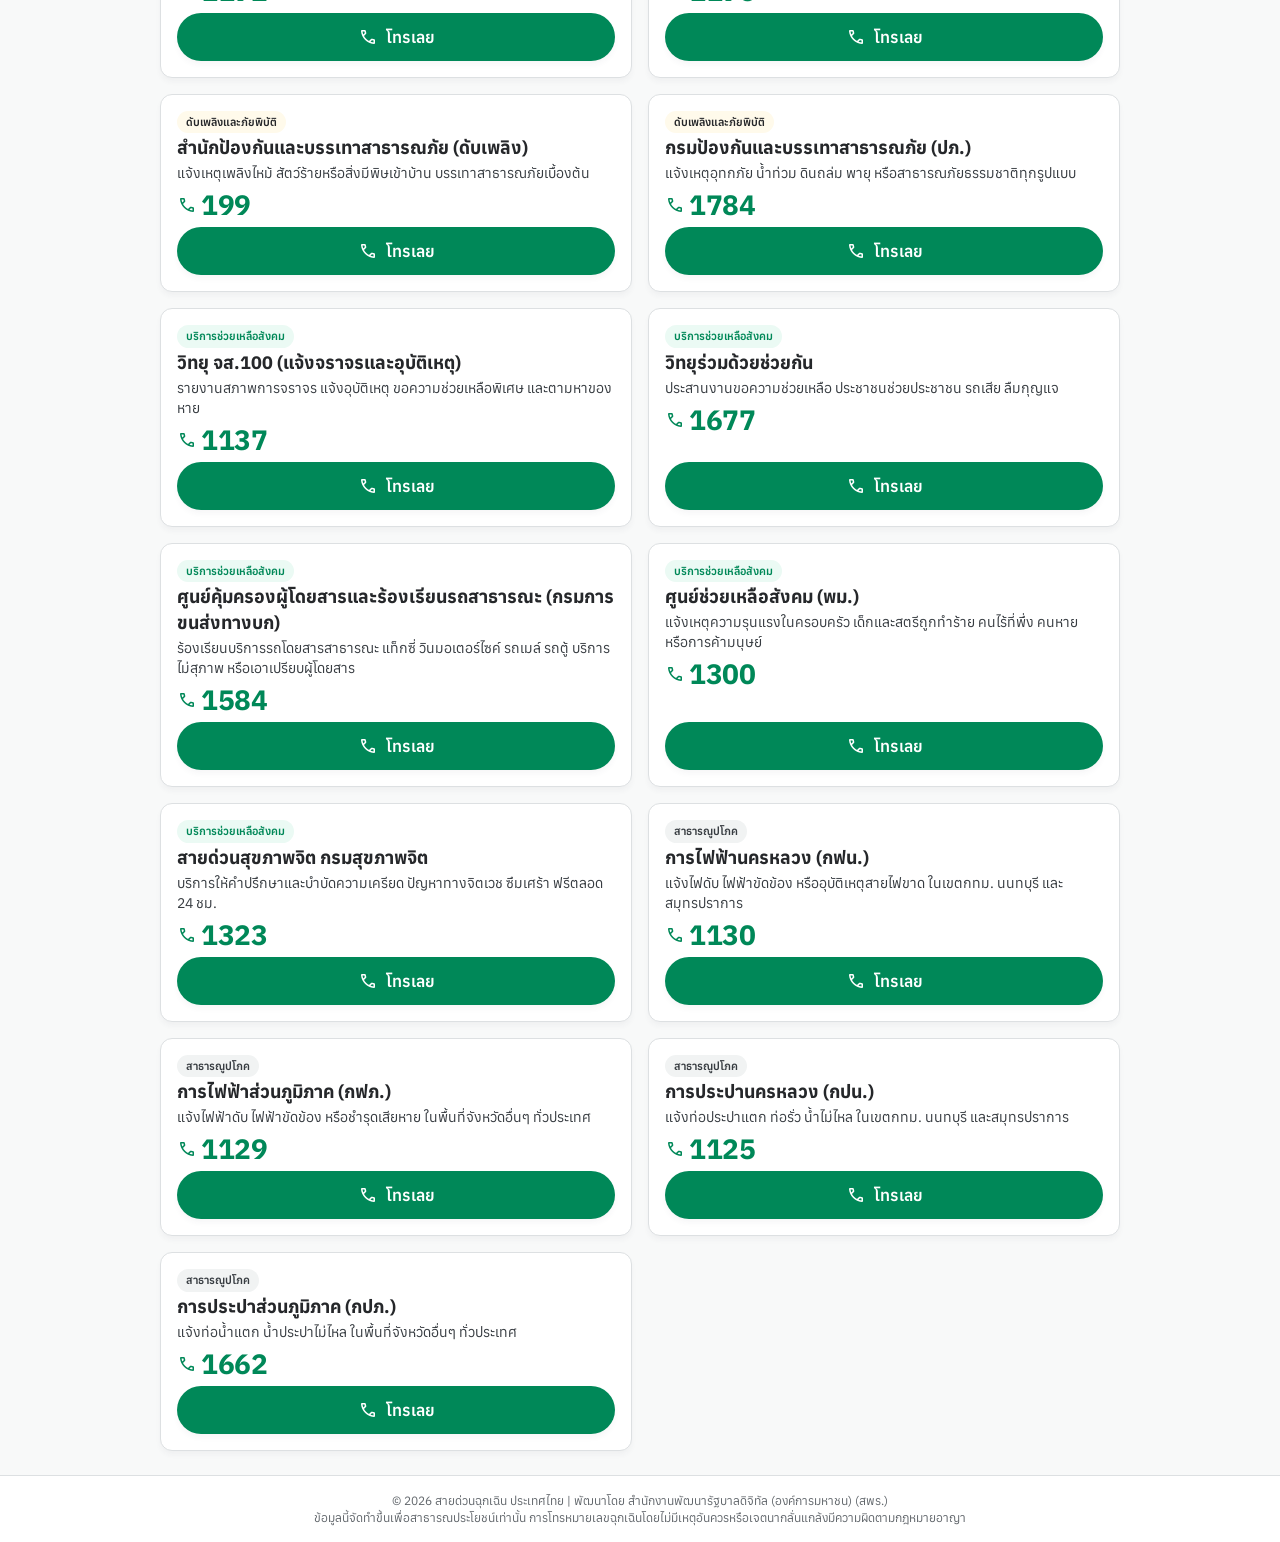
==== commit d6c1c3e0: "feat: integrate clarity tracking and enhance critical hotlines UI" ====
--- a/index.html
+++ b/index.html
@@ -1,22 +1,26 @@
 <!DOCTYPE html>
 <html lang="th">
+
 <head>
   <meta charset="UTF-8">
   <meta name="viewport" content="width=device-width, initial-scale=1.0">
-  
+
   <!-- Primary Meta Tags -->
   <title>สายด่วนฉุกเฉิน ประเทศไทย | Thailand Emergency Hotlines</title>
   <meta name="title" content="สายด่วนฉุกเฉิน ประเทศไทย | Thailand Emergency Hotlines">
-  <meta name="description" content="โทรออกทันทีในหนึ่งคลิก รวบรวมหมายเลขสายด่วนฉุกเฉินที่จำเป็นที่สุดสำหรับทุกคนในประเทศไทย เช่น กู้ชีพ 1669, ตำรวจ 191, ดับเพลิง 199, ตำรวจท่องเที่ยว 1155 และอื่น ๆ ครอบคลุมบริการทางการแพทย์ ความปลอดภัย คดีอาญา และสาธารณูปโภค">
-  <meta name="keywords" content="สายด่วน, เบอร์ฉุกเฉิน, เบอร์โทรฉุกเฉิน, ประเทศไทย, 1669, 191, 199, 1155, ดับเพลิง, ตำรวจ, กู้ชีพ, โรงพยาบาล, รถพยาบาล, ไฟดับ, น้ำไม่ไหล, จส100">
+  <meta name="description"
+    content="โทรออกทันทีในหนึ่งคลิก รวบรวมหมายเลขสายด่วนฉุกเฉินที่จำเป็นที่สุดสำหรับทุกคนในประเทศไทย เช่น กู้ชีพ 1669, ตำรวจ 191, ดับเพลิง 199, ตำรวจท่องเที่ยว 1155 และอื่น ๆ ครอบคลุมบริการทางการแพทย์ ความปลอดภัย คดีอาญา และสาธารณูปโภค">
+  <meta name="keywords"
+    content="สายด่วน, เบอร์ฉุกเฉิน, เบอร์โทรฉุกเฉิน, ประเทศไทย, 1669, 191, 199, 1155, ดับเพลิง, ตำรวจ, กู้ชีพ, โรงพยาบาล, รถพยาบาล, ไฟดับ, น้ำไม่ไหล, จส100">
   <meta name="author" content="CZP Citizen Portal">
   <meta name="robots" content="index, follow">
-  
+
   <!-- Open Graph / Facebook -->
   <meta property="og:type" content="website">
   <meta property="og:url" content="https://emergency-call-th.web.app/">
   <meta property="og:title" content="สายด่วนฉุกเฉิน ประเทศไทย | Thailand Emergency Hotlines">
-  <meta property="og:description" content="โทรออกทันทีในหนึ่งคลิก รวบรวมหมายเลขสายด่วนฉุกเฉินที่จำเป็นที่สุดสำหรับทุกคนในประเทศไทย ครอบคลุมการแพทย์ กู้ชีพ ดับเพลิง ตำรวจ และสาธารณูปโภค">
+  <meta property="og:description"
+    content="โทรออกทันทีในหนึ่งคลิก รวบรวมหมายเลขสายด่วนฉุกเฉินที่จำเป็นที่สุดสำหรับทุกคนในประเทศไทย ครอบคลุมการแพทย์ กู้ชีพ ดับเพลิง ตำรวจ และสาธารณูปโภค">
   <meta property="og:image" content="_media/og-image.png">
   <meta property="og:image:alt" content="Thailand Emergency Call List - เบอร์โทรฉุกเฉินไทย">
 
@@ -24,23 +28,39 @@
   <meta property="twitter:card" content="summary_large_image">
   <meta property="twitter:url" content="https://emergency-call-th.web.app/">
   <meta property="twitter:title" content="สายด่วนฉุกเฉิน ประเทศไทย | Thailand Emergency Hotlines">
-  <meta property="twitter:description" content="โทรออกทันทีในหนึ่งคลิก รวบรวมหมายเลขสายด่วนฉุกเฉินที่จำเป็นที่สุดสำหรับทุกคนในประเทศไทย ครอบคลุมการแพทย์ กู้ชีพ ดับเพลิง ตำรวจ และสาธารณูปโภค">
+  <meta property="twitter:description"
+    content="โทรออกทันทีในหนึ่งคลิก รวบรวมหมายเลขสายด่วนฉุกเฉินที่จำเป็นที่สุดสำหรับทุกคนในประเทศไทย ครอบคลุมการแพทย์ กู้ชีพ ดับเพลิง ตำรวจ และสาธารณูปโภค">
   <meta property="twitter:image" content="_media/og-image.png">
 
   <!-- Stylings -->
   <link rel="stylesheet" href="style.css">
   <link rel="stylesheet" href="https://fonts.googleapis.com/css2?family=Material+Symbols+Outlined">
-  
+
   <!-- Favicon -->
-  <link rel="icon" type="image/png" href="data:image/svg+xml,<svg xmlns=%22http://www.w3.org/2000/svg%22 viewBox=%220 0 100 100%22><rect width=%22100%22 height=%22100%22 rx=%2220%22 fill=%22%23008858%22/><path d=%22M50 25v50M32.5 42.5h35%22 stroke=%22white%22 stroke-width=%2214%22 stroke-linecap=%22round%22/></svg>">
+  <link rel="apple-touch-icon" sizes="180x180" href="favicon/apple-touch-icon.png">
+  <link rel="icon" type="image/png" sizes="32x32" href="favicon/favicon-32x32.png">
+  <link rel="icon" type="image/png" sizes="16x16" href="favicon/favicon-16x16.png">
+  <link rel="manifest" href="favicon/site.webmanifest">
+  <link rel="icon" type="image/x-icon" href="favicon/favicon.ico">
+
+  <!-- Microsoft Clarity Tracking Code -->
+  <script type="text/javascript">
+      (function(c,l,a,r,i,t,y){
+          c[a]=c[a]||function(){(c[a].q=c[a].q||[]).push(arguments)};
+          t=l.createElement(r);t.async=1;t.src="https://www.clarity.ms/tag/"+i;
+          y=l.getElementsByTagName(r)[0];y.parentNode.insertBefore(t,y);
+      })(window, document, "clarity", "script", "wuyvewodv4");
+  </script>
+
 </head>
+
 <body>
 
   <!-- Screen Reader Announcements (a11y) -->
   <div id="a11y-announcer" class="sr-only" aria-live="polite" aria-atomic="true"></div>
 
   <div class="app-container">
-    
+
     <!-- Sticky Header -->
     <header class="sticky-header">
       <div class="header-content">
@@ -54,7 +74,7 @@
             <p id="main-subtitle">โทรออกทันทีในหนึ่งคลิก เฉพาะหมายเลขที่จำเป็น</p>
           </div>
         </a>
-        
+
         <!-- Language Selectors -->
         <div class="header-actions">
           <nav aria-label="Language Selector">
@@ -67,7 +87,7 @@
 
     <!-- Main Content Panel -->
     <main class="main-content">
-      
+
       <!-- Security Guideline Banner -->
       <article class="info-banner" aria-labelledby="info-banner-title">
         <div class="info-banner-icon" aria-hidden="true">
@@ -75,7 +95,8 @@
         </div>
         <div class="info-banner-text">
           <h3 id="info-banner-title">คำแนะนำในสถานการณ์ฉุกเฉิน</h3>
-          <p id="info-banner-desc">ในกรณีวิกฤต เจ็บป่วยรุนแรง โทร 1669 ทันที เหตุร้ายประทุษร้าย โทร 191 สำหรับชาวต่างชาติ แนะนำโทร 1155 เพื่อความสะดวกในการสื่อสารภาษาอังกฤษตลอด 24 ชม.</p>
+          <p id="info-banner-desc">ในกรณีวิกฤต เจ็บป่วยรุนแรง โทร 1669 ทันที เหตุร้ายประทุษร้าย โทร 191
+            สำหรับชาวต่างชาติ แนะนำโทร 1155 เพื่อความสะดวกในการสื่อสารภาษาอังกฤษตลอด 24 ชม.</p>
         </div>
       </article>
 
@@ -96,7 +117,8 @@
           <span class="search-icon" aria-hidden="true">
             <span class="material-symbols-outlined">search</span>
           </span>
-          <input type="search" id="search-bar" class="search-input" placeholder="ค้นหาหมายเลข, หน่วยงาน หรือคีย์เวิร์ด..." aria-label="ค้นหาเบอร์โทรศัพท์ฉุกเฉิน">
+          <input type="search" id="search-bar" class="search-input"
+            placeholder="ค้นหาหมายเลข, หน่วยงาน หรือคีย์เวิร์ด..." aria-label="ค้นหาเบอร์โทรศัพท์ฉุกเฉิน">
           <button id="clear-search-btn" class="search-clear-btn" type="button" aria-label="ล้างคำค้นหา">
             <span class="material-symbols-outlined">close</span>
           </button>
@@ -115,7 +137,7 @@
         <div class="results-header">
           <span id="results-count" aria-live="polite">กำลังโหลดสายด่วน...</span>
         </div>
-        
+
         <div class="numbers-grid" id="numbers-grid">
           <!-- Populated by JavaScript -->
         </div>
@@ -136,114 +158,119 @@
     <footer class="sticky-footer">
       <div class="footer-content">
         <div id="footer-text">&copy; 2026 สายด่วนฉุกเฉิน ประเทศไทย</div>
-        <div id="footer-disclaimer" class="footer-disclaimer">ข้อมูลนี้จัดทำขึ้นเพื่อสาธารณประโยชน์เท่านั้น การโทรหมายเลขฉุกเฉินโดยไม่มีเหตุอันควรมีความผิดตามกฎหมาย</div>
+        <div id="footer-disclaimer" class="footer-disclaimer">ข้อมูลนี้จัดทำขึ้นเพื่อสาธารณประโยชน์เท่านั้น
+          การโทรหมายเลขฉุกเฉินโดยไม่มีเหตุอันควรมีความผิดตามกฎหมาย</div>
       </div>
     </footer>
 
-  <!-- 1669 Emergency Reporting Modal -->
-  <div id="modal-1669" class="modal-backdrop" role="dialog" aria-modal="true" aria-labelledby="modal-title" style="display: none;">
-    <div class="modal-container">
-      
-      <!-- Modal Header -->
-      <div class="modal-header">
-        <h2 id="modal-title" class="modal-header-title">แจ้งเหตุฉุกเฉิน กู้ชีพ 1669</h2>
-        <button id="modal-close-btn" class="modal-close-btn" type="button" aria-label="ปิดหน้าต่าง">
-          <span class="material-symbols-outlined">close</span>
-        </button>
+    <!-- 1669 Emergency Reporting Modal -->
+    <div id="modal-1669" class="modal-backdrop" role="dialog" aria-modal="true" aria-labelledby="modal-title"
+      style="display: none;">
+      <div class="modal-container">
+
+        <!-- Modal Header -->
+        <div class="modal-header">
+          <h2 id="modal-title" class="modal-header-title">แจ้งเหตุฉุกเฉิน กู้ชีพ 1669</h2>
+          <button id="modal-close-btn" class="modal-close-btn" type="button" aria-label="ปิดหน้าต่าง">
+            <span class="material-symbols-outlined">close</span>
+          </button>
+        </div>
+
+        <!-- Modal Body -->
+        <div class="modal-body">
+
+          <!-- Fast Call Action -->
+          <div class="fast-call-wrapper">
+            <a href="tel:1669" id="modal-fast-call-btn" class="btn-fast-call" aria-label="โทรออก 1669 ทันที">
+              <span class="material-symbols-outlined icon-call" aria-hidden="true">call</span>
+              <span id="fast-call-text">โทรสายด่วน 1669 ทันที</span>
+            </a>
+            <p id="fast-call-hint" class="fast-call-hint">โทรออกตรงไปยังระบบกู้ชีพเพื่อความรวดเร็วสูงสุด</p>
+          </div>
+
+          <!-- Section Divider -->
+          <div class="modal-divider">
+            <span id="modal-divider-text">หรือระบุรายละเอียดเพิ่มเติมเพื่อแจ้งเหตุ</span>
+          </div>
+
+          <!-- Patient Type Selection -->
+          <div class="form-group">
+            <label id="label-patient" class="form-label">ผู้ป่วยคือใคร?</label>
+            <div class="patient-selector-grid">
+              <button type="button" id="patient-self" class="patient-card active" aria-pressed="true">
+                <div class="patient-card-icon">
+                  <span class="material-symbols-outlined">person</span>
+                </div>
+                <span id="text-self" class="patient-card-text">ตัวเอง</span>
+              </button>
+              <button type="button" id="patient-others" class="patient-card" aria-pressed="false">
+                <div class="patient-card-icon">
+                  <span class="material-symbols-outlined">group</span>
+                </div>
+                <span id="text-others" class="patient-card-text">ผู้อื่น</span>
+              </button>
+            </div>
+          </div>
+
+          <!-- Symptoms Selection -->
+          <div class="form-group">
+            <label id="label-symptoms" class="form-label">อาการ / ข้อมูลเพิ่มเติม</label>
+            <div class="symptom-chips-container" id="symptom-chips">
+              <!-- Populated via JavaScript dynamically for language translation -->
+            </div>
+            <div id="other-symptom-input-group" style="display: none; margin-top: var(--spacing-xs);">
+              <input type="text" id="other-symptom-text" class="form-input" placeholder="ระบุอาการเพิ่มเติม...">
+            </div>
+          </div>
+
+          <!-- Optional Photo Attachment -->
+          <div class="form-group">
+            <label id="label-photo" class="form-label">แนบรูปถ่ายสถานที่หรือผู้ป่วย (ไม่บังคับ)</label>
+            <div class="photo-uploader-container" id="photo-uploader-target">
+              <input type="file" id="modal-photo-input" accept="image/*" class="photo-file-input"
+                aria-label="แนบรูปถ่าย">
+              <div class="photo-uploader-content" id="photo-uploader-content">
+                <span class="material-symbols-outlined upload-icon">add_a_photo</span>
+                <span id="uploader-text" class="upload-text">กดเพื่อเลือกรูปภาพ หรือถ่ายภาพ</span>
+                <span id="uploader-hint" class="upload-hint">รองรับไฟล์รูปถ่ายสูงสุด 5MB</span>
+              </div>
+              <div class="photo-preview-wrapper" id="photo-preview-wrapper" style="display: none;">
+                <img id="photo-preview-img" src="" alt="Emergency Photo Attachment Preview">
+                <button type="button" id="photo-remove-btn" class="photo-remove-btn" aria-label="ลบรูปภาพ">
+                  <span class="material-symbols-outlined">close</span>
+                </button>
+              </div>
+            </div>
+          </div>
+
+          <!-- Auto Location Banner -->
+          <div class="location-banner">
+            <div class="location-banner-icon" aria-hidden="true">
+              <span class="material-symbols-outlined">location_on</span>
+            </div>
+            <div class="location-banner-text">
+              <span id="text-location-label" class="location-label">ตำแหน่งปัจจุบัน (ตรวจจับอัตโนมัติ)</span>
+              <span class="location-coordinates" id="location-coords">กำลังตรวจหาตำแหน่งพิกัด...</span>
+            </div>
+          </div>
+
+        </div>
+
+        <!-- Modal Footer -->
+        <div class="modal-footer">
+          <button type="button" id="modal-cancel-btn" class="btn-secondary-action">ยกเลิก</button>
+          <button type="button" id="modal-submit-btn" class="btn-primary-action">
+            <span class="material-symbols-outlined icon-call" aria-hidden="true">call</span>
+            <span id="text-submit-btn">โทรและส่งข้อมูล</span>
+          </button>
+        </div>
+
       </div>
-
-      <!-- Modal Body -->
-      <div class="modal-body">
-        
-        <!-- Fast Call Action -->
-        <div class="fast-call-wrapper">
-          <a href="tel:1669" id="modal-fast-call-btn" class="btn-fast-call" aria-label="โทรออก 1669 ทันที">
-            <span class="material-symbols-outlined icon-call" aria-hidden="true">call</span>
-            <span id="fast-call-text">โทรสายด่วน 1669 ทันที</span>
-          </a>
-          <p id="fast-call-hint" class="fast-call-hint">โทรออกตรงไปยังระบบกู้ชีพเพื่อความรวดเร็วสูงสุด</p>
-        </div>
-
-        <!-- Section Divider -->
-        <div class="modal-divider">
-          <span id="modal-divider-text">หรือระบุรายละเอียดเพิ่มเติมเพื่อแจ้งเหตุ</span>
-        </div>
-
-        <!-- Patient Type Selection -->
-        <div class="form-group">
-          <label id="label-patient" class="form-label">ผู้ป่วยคือใคร?</label>
-          <div class="patient-selector-grid">
-            <button type="button" id="patient-self" class="patient-card active" aria-pressed="true">
-              <div class="patient-card-icon">
-                <span class="material-symbols-outlined">person</span>
-              </div>
-              <span id="text-self" class="patient-card-text">ตัวเอง</span>
-            </button>
-            <button type="button" id="patient-others" class="patient-card" aria-pressed="false">
-              <div class="patient-card-icon">
-                <span class="material-symbols-outlined">group</span>
-              </div>
-              <span id="text-others" class="patient-card-text">ผู้อื่น</span>
-            </button>
-          </div>
-        </div>
-
-        <!-- Symptoms Selection -->
-        <div class="form-group">
-          <label id="label-symptoms" class="form-label">อาการ / ข้อมูลเพิ่มเติม</label>
-          <div class="symptom-chips-container" id="symptom-chips">
-            <!-- Populated via JavaScript dynamically for language translation -->
-          </div>
-          <div id="other-symptom-input-group" style="display: none; margin-top: var(--spacing-xs);">
-            <input type="text" id="other-symptom-text" class="form-input" placeholder="ระบุอาการเพิ่มเติม...">
-          </div>
-        </div>
-
-        <!-- Optional Photo Attachment -->
-        <div class="form-group">
-          <label id="label-photo" class="form-label">แนบรูปถ่ายสถานที่หรือผู้ป่วย (ไม่บังคับ)</label>
-          <div class="photo-uploader-container" id="photo-uploader-target">
-            <input type="file" id="modal-photo-input" accept="image/*" class="photo-file-input" aria-label="แนบรูปถ่าย">
-            <div class="photo-uploader-content" id="photo-uploader-content">
-              <span class="material-symbols-outlined upload-icon">add_a_photo</span>
-              <span id="uploader-text" class="upload-text">กดเพื่อเลือกรูปภาพ หรือถ่ายภาพ</span>
-              <span id="uploader-hint" class="upload-hint">รองรับไฟล์รูปถ่ายสูงสุด 5MB</span>
-            </div>
-            <div class="photo-preview-wrapper" id="photo-preview-wrapper" style="display: none;">
-              <img id="photo-preview-img" src="" alt="Emergency Photo Attachment Preview">
-              <button type="button" id="photo-remove-btn" class="photo-remove-btn" aria-label="ลบรูปภาพ">
-                <span class="material-symbols-outlined">close</span>
-              </button>
-            </div>
-          </div>
-        </div>
-
-        <!-- Auto Location Banner -->
-        <div class="location-banner">
-          <div class="location-banner-icon" aria-hidden="true">
-            <span class="material-symbols-outlined">location_on</span>
-          </div>
-          <div class="location-banner-text">
-            <span id="text-location-label" class="location-label">ตำแหน่งปัจจุบัน (ตรวจจับอัตโนมัติ)</span>
-            <span class="location-coordinates" id="location-coords">กำลังตรวจหาตำแหน่งพิกัด...</span>
-          </div>
-        </div>
-
-      </div>
-
-      <!-- Modal Footer -->
-      <div class="modal-footer">
-        <button type="button" id="modal-cancel-btn" class="btn-secondary-action">ยกเลิก</button>
-        <button type="button" id="modal-submit-btn" class="btn-primary-action">
-          <span class="material-symbols-outlined icon-call" aria-hidden="true">call</span>
-          <span id="text-submit-btn">โทรและส่งข้อมูล</span>
-        </button>
-      </div>
-
     </div>
-  </div>
-
-  <!-- Scripts -->
-  <script src="app.js" defer></script>
+
+    <!-- Scripts -->
+    <script src="https://czp.dga.or.th/cportal/sdk/iu/v5/sdk.js"></script>
+    <script src="app.js" defer></script>
 </body>
-</html>
+
+</html>
--- a/style.css
+++ b/style.css
@@ -506,6 +506,36 @@
   outline-offset: 2px;
 }
 
+.quick-card::after {
+  content: '';
+  position: absolute;
+  bottom: -10px;
+  right: 60px;
+  height: 110%;
+  aspect-ratio: 1 / 1;
+  background-repeat: no-repeat;
+  background-position: bottom right;
+  background-size: contain;
+  opacity: 0.1; /* 10% opacity */
+  pointer-events: none;
+  z-index: 1;
+  transition: transform 0.3s cubic-bezier(0.16, 1, 0.3, 1);
+}
+
+.quick-card.medical::after {
+  background-image: url('_media/health-bg.svg');
+}
+.quick-card.police::after {
+  background-image: url('_media/police-bg.svg');
+}
+.quick-card.fire::after {
+  background-image: url('_media/fire-bg.svg');
+}
+
+.quick-card:hover::after {
+  transform: scale(1.08) translate(-5px, -5px);
+}
+
 /* Themed backgrounds for quick calls */
 .quick-card.medical {
   background: linear-gradient(135deg, #e02d1b 0%, #a61208 100%);
@@ -524,10 +554,27 @@
   color: var(--neutral-100);
 }
 
+/* Quick Card Decorative Vector Illustration */
+.quick-card-vector {
+  height: 20px;
+  width: auto;
+  opacity: 0.95;
+  pointer-events: none;
+  transition: transform 0.2s ease, opacity 0.2s ease;
+  flex-shrink: 0;
+}
+
+.quick-card:hover .quick-card-vector {
+  transform: scale(1.1);
+}
+
 .quick-card-info {
   display: flex;
   flex-direction: column;
   gap: var(--spacing-xxs);
+  position: relative;
+  z-index: 2;
+  max-width: calc(100% - 64px);
 }
 
 .quick-card-label {
@@ -536,12 +583,26 @@
   text-transform: uppercase;
   opacity: 0.9;
   letter-spacing: 0.5px;
+  display: inline-flex;
+  align-items: center;
+}
+
+.profile-badge-icon {
+  font-size: 14px !important;
+  display: inline-flex;
+  align-items: center;
+  justify-content: center;
+  margin-left: 6px;
+  vertical-align: middle;
 }
 
 .quick-card-dept {
   font-size: var(--font-size-title-m);
   font-weight: 700;
   line-height: var(--line-height-title-m);
+  display: inline-flex;
+  align-items: center;
+  gap: var(--spacing-sm);
 }
 
 .quick-card-number {
@@ -553,7 +614,6 @@
 }
 
 .quick-card-call-icon {
-  background-color: rgba(255, 255, 255, 0.2);
   width: 52px;
   height: 52px;
   border-radius: var(--radius-full);
@@ -561,12 +621,44 @@
   align-items: center;
   justify-content: center;
   color: var(--neutral-100);
-  transition: background-color 0.2s ease;
+  transition: background-color 0.2s ease, transform 0.2s cubic-bezier(0.175, 0.885, 0.32, 1.275);
   flex-shrink: 0;
+  position: absolute;
+  right: var(--spacing-xl);
+  top: 50%;
+  transform: translateY(-50%);
+  z-index: 2;
+}
+
+/* Opaque Solid Buttons for Quick Cards (no transparency over background vectors) */
+.quick-card.medical .quick-card-call-icon {
+  background-color: #f25042;
+}
+.quick-card.police .quick-card-call-icon {
+  background-color: #3b66b3;
+}
+.quick-card.fire .quick-card-call-icon {
+  background-color: #ff7722;
+}
+.quick-card.tourist .quick-card-call-icon {
+  background-color: #00aa6e;
+}
+
+.quick-card.medical:hover .quick-card-call-icon {
+  background-color: #f4675b;
+}
+.quick-card.police:hover .quick-card-call-icon {
+  background-color: #4c7ecf;
+}
+.quick-card.fire:hover .quick-card-call-icon {
+  background-color: #ff8b40;
+}
+.quick-card.tourist:hover .quick-card-call-icon {
+  background-color: #00c47f;
 }
 
 .quick-card:hover .quick-card-call-icon {
-  background-color: rgba(255, 255, 255, 0.35);
+  transform: translateY(-50%) scale(1.08);
 }
 
 /* Category Filter Navigation */
@@ -864,9 +956,10 @@
     justify-content: space-between;
   }
 
-  .quick-card-call-icon {
-    align-self: flex-end;
-  }
+  .quick-card::after {
+    right: -10px;
+  }
+
 
   .category-nav {
     margin: 0;
@@ -918,7 +1011,7 @@
 
 .modal-container {
   background-color: var(--canvas-white);
-  border-radius: var(--border-radius-lg);
+  border-radius: var(--radius-xl);
   width: 100%;
   max-width: 500px;
   max-height: 90vh;
@@ -962,11 +1055,12 @@
   border: none;
   color: var(--text-dark-secondary);
   cursor: pointer;
-  padding: var(--spacing-xs);
-  display: flex;
-  align-items: center;
-  justify-content: center;
-  border-radius: var(--border-radius-sm);
+  width: 36px;
+  height: 36px;
+  display: flex;
+  align-items: center;
+  justify-content: center;
+  border-radius: var(--radius-full);
   transition: background-color 0.2s, color 0.2s;
 }
 
@@ -1001,7 +1095,7 @@
   color: var(--neutral-100);
   width: 100%;
   padding: var(--spacing-lg);
-  border-radius: var(--border-radius-md);
+  border-radius: var(--radius-full);
   font-family: var(--font-family-sans);
   font-size: var(--font-size-body-l);
   font-weight: 700;
@@ -1084,7 +1178,7 @@
   box-sizing: border-box;
   padding: var(--spacing-md);
   border: 1px solid var(--neutral-80);
-  border-radius: var(--border-radius-md);
+  border-radius: var(--radius-md);
   font-family: var(--font-family-sans);
   font-size: var(--font-size-body-m);
   background-color: var(--canvas-white);
@@ -1109,7 +1203,7 @@
 .patient-card {
   background-color: var(--canvas-white);
   border: 2px solid var(--neutral-90);
-  border-radius: var(--border-radius-md);
+  border-radius: var(--radius-xl);
   padding: var(--spacing-lg) var(--spacing-md);
   display: flex;
   flex-direction: column;
@@ -1154,7 +1248,7 @@
 .symptom-chip {
   background-color: var(--canvas-white);
   border: 1px solid var(--neutral-80);
-  border-radius: var(--border-radius-full);
+  border-radius: var(--radius-full);
   padding: var(--spacing-xs) var(--spacing-md);
   font-family: var(--font-family-sans);
   font-size: var(--font-size-body-s);
@@ -1194,7 +1288,7 @@
 .photo-uploader-container {
   position: relative;
   border: 2px dashed var(--neutral-80);
-  border-radius: var(--border-radius-md);
+  border-radius: var(--radius-md);
   padding: var(--spacing-lg);
   display: flex;
   justify-content: center;
@@ -1255,7 +1349,7 @@
 .photo-preview-wrapper {
   position: relative;
   width: 100%;
-  border-radius: var(--border-radius-sm);
+  border-radius: var(--radius-sm);
   overflow: hidden;
   display: flex;
   justify-content: center;
@@ -1278,7 +1372,7 @@
   background-color: rgba(21, 22, 24, 0.7);
   border: none;
   color: var(--neutral-100);
-  border-radius: var(--border-radius-full);
+  border-radius: var(--radius-full);
   width: 28px;
   height: 28px;
   display: flex;
@@ -1300,7 +1394,7 @@
   gap: var(--spacing-md);
   padding: var(--spacing-md) var(--spacing-lg);
   background-color: var(--neutral-96);
-  border-radius: var(--border-radius-md);
+  border-radius: var(--radius-md);
   border: 1px solid var(--neutral-90);
 }
 
@@ -1344,7 +1438,7 @@
   background-color: var(--canvas-white);
   border: 1px solid var(--neutral-80);
   color: var(--text-dark-primary);
-  border-radius: var(--border-radius-md);
+  border-radius: var(--radius-full);
   padding: var(--spacing-md) var(--spacing-xl);
   font-family: var(--font-family-sans);
   font-size: var(--font-size-body-m);
@@ -1362,7 +1456,7 @@
   background-color: var(--primary-30-base);
   border: none;
   color: var(--neutral-100);
-  border-radius: var(--border-radius-md);
+  border-radius: var(--radius-full);
   padding: var(--spacing-md) var(--spacing-xl);
   font-family: var(--font-family-sans);
   font-size: var(--font-size-body-m);
